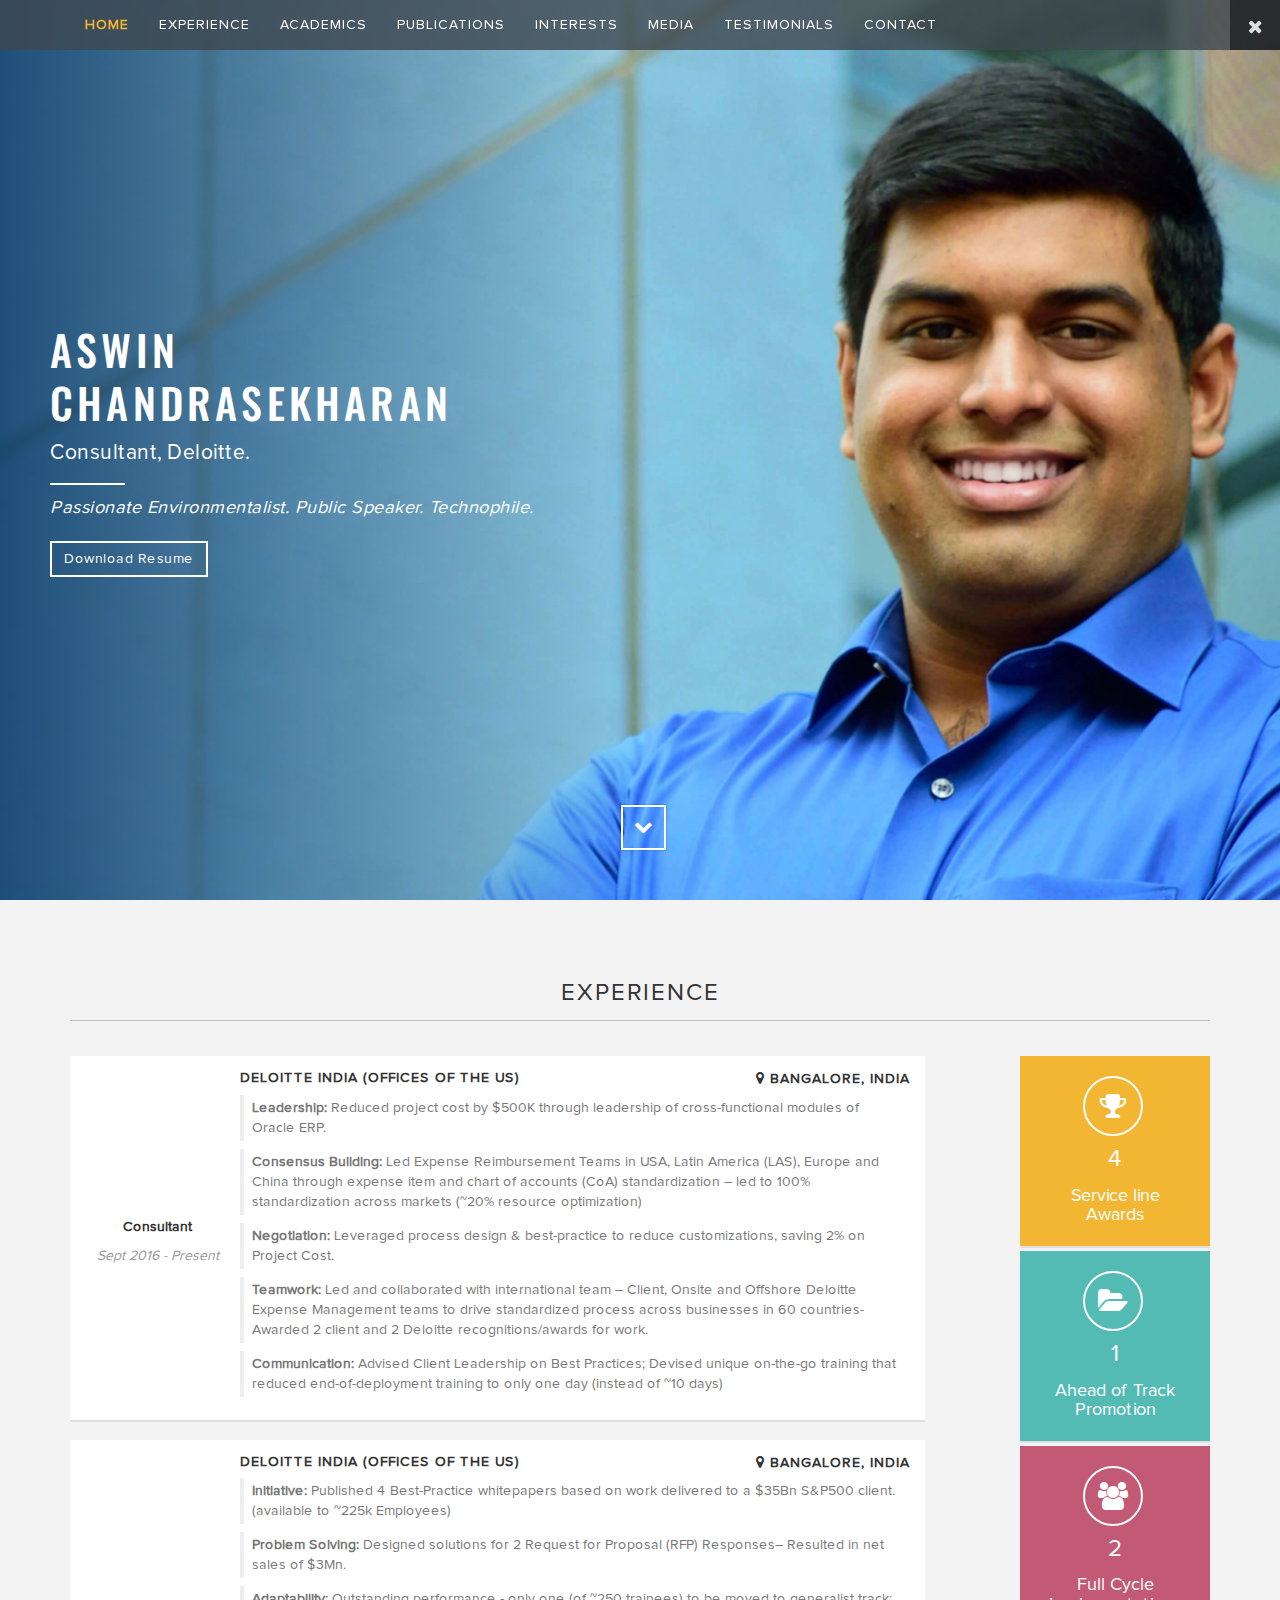
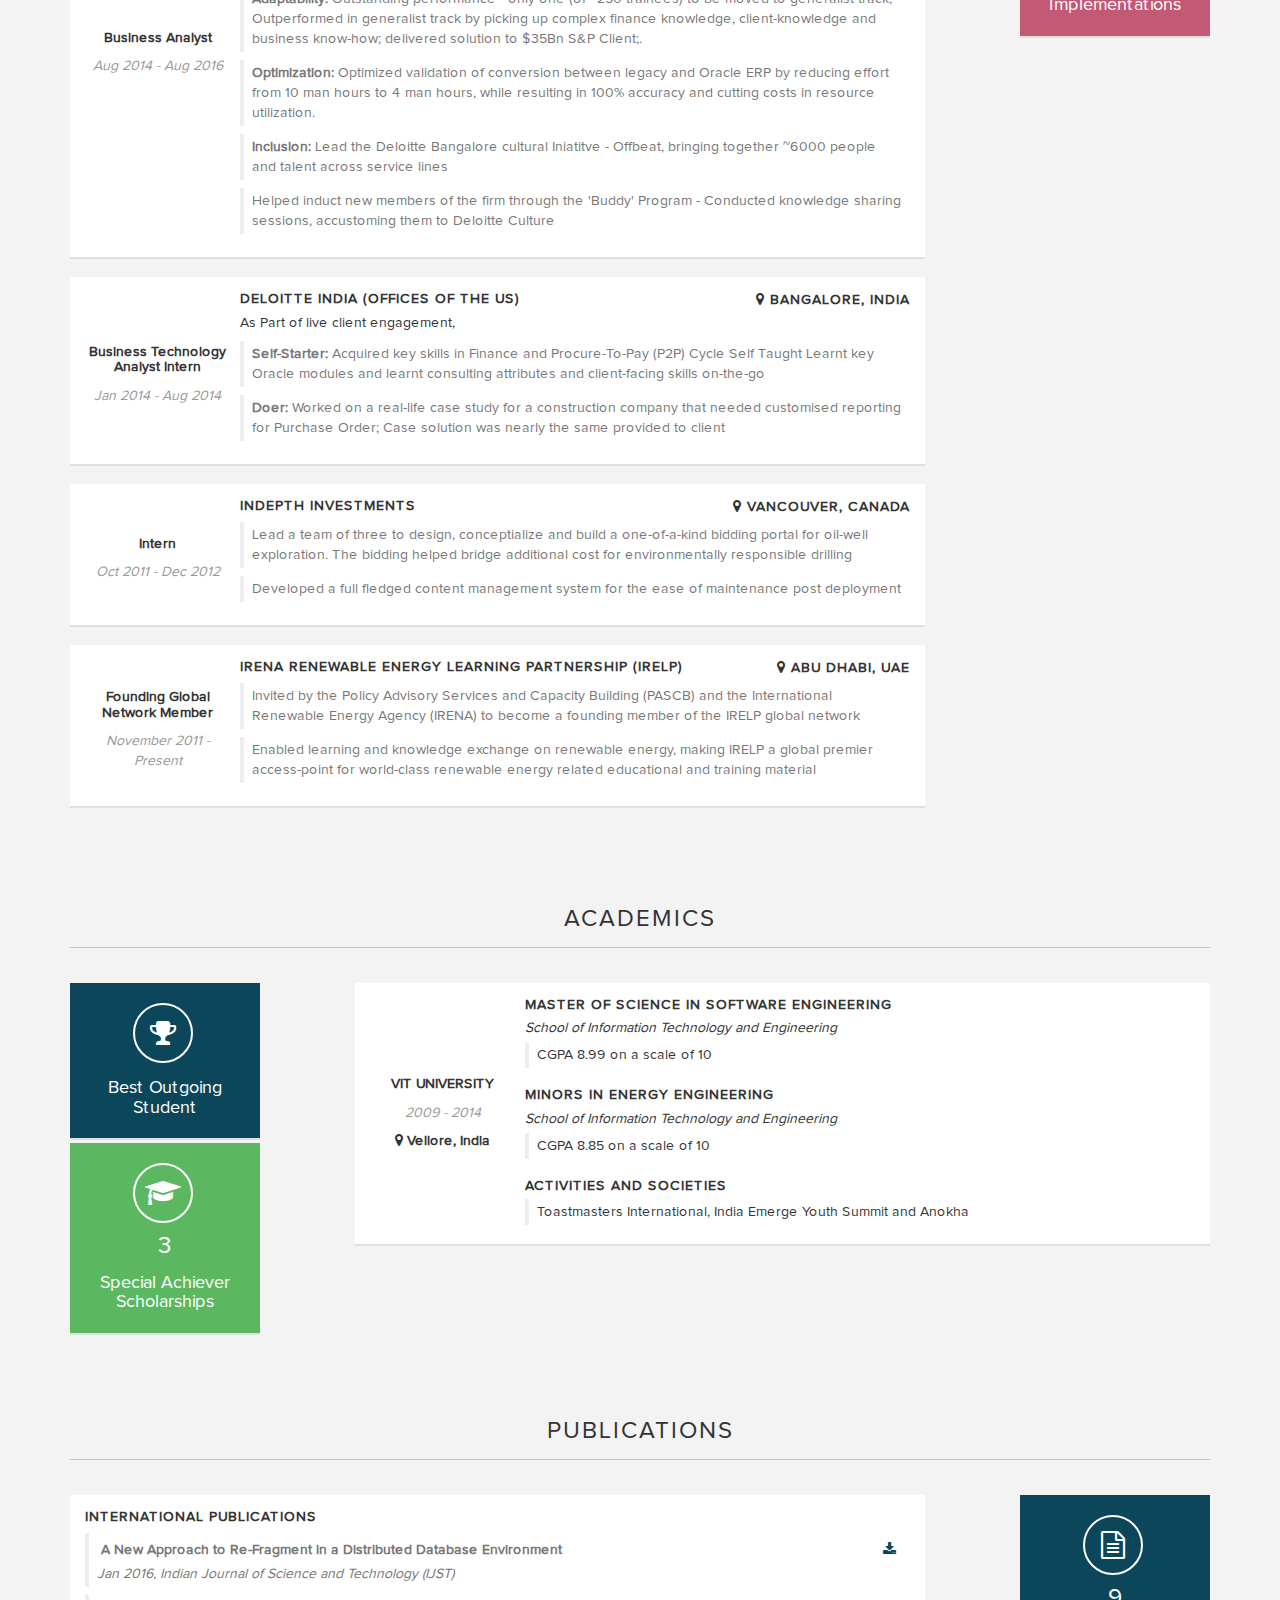
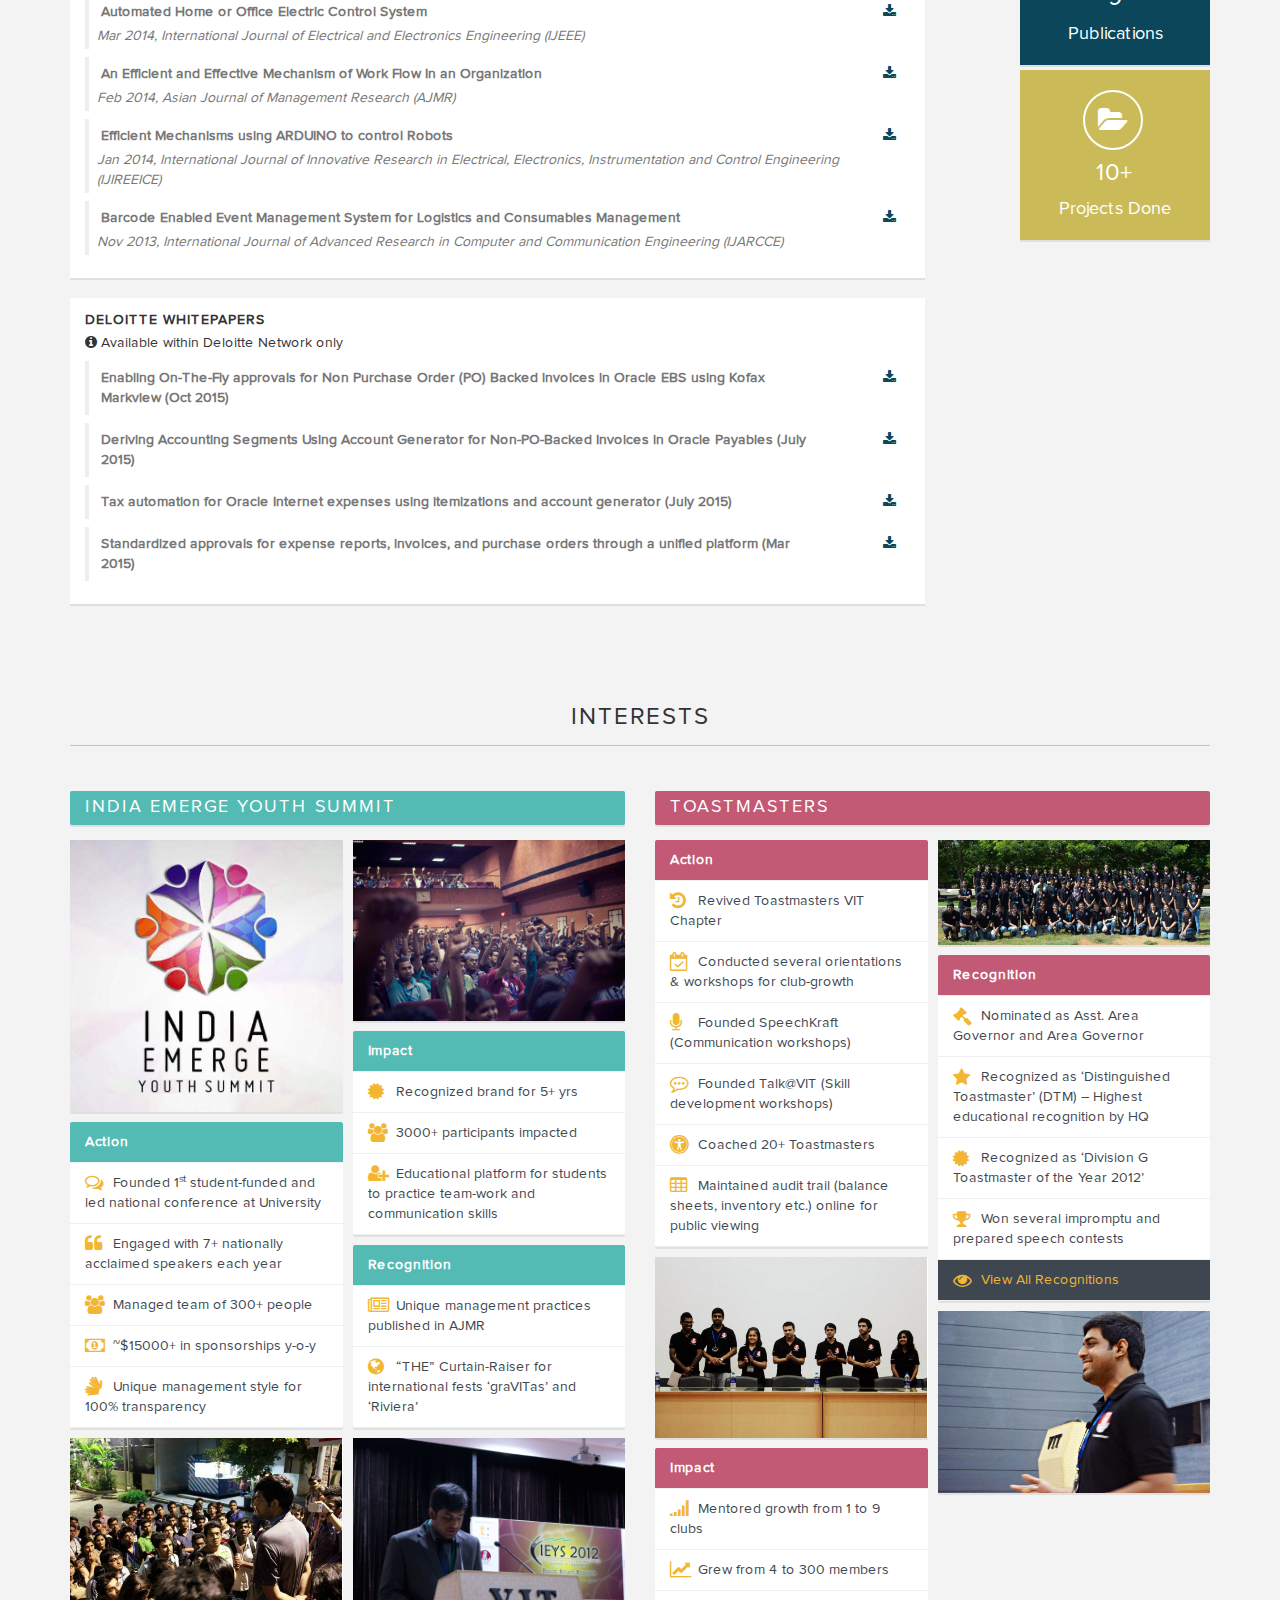
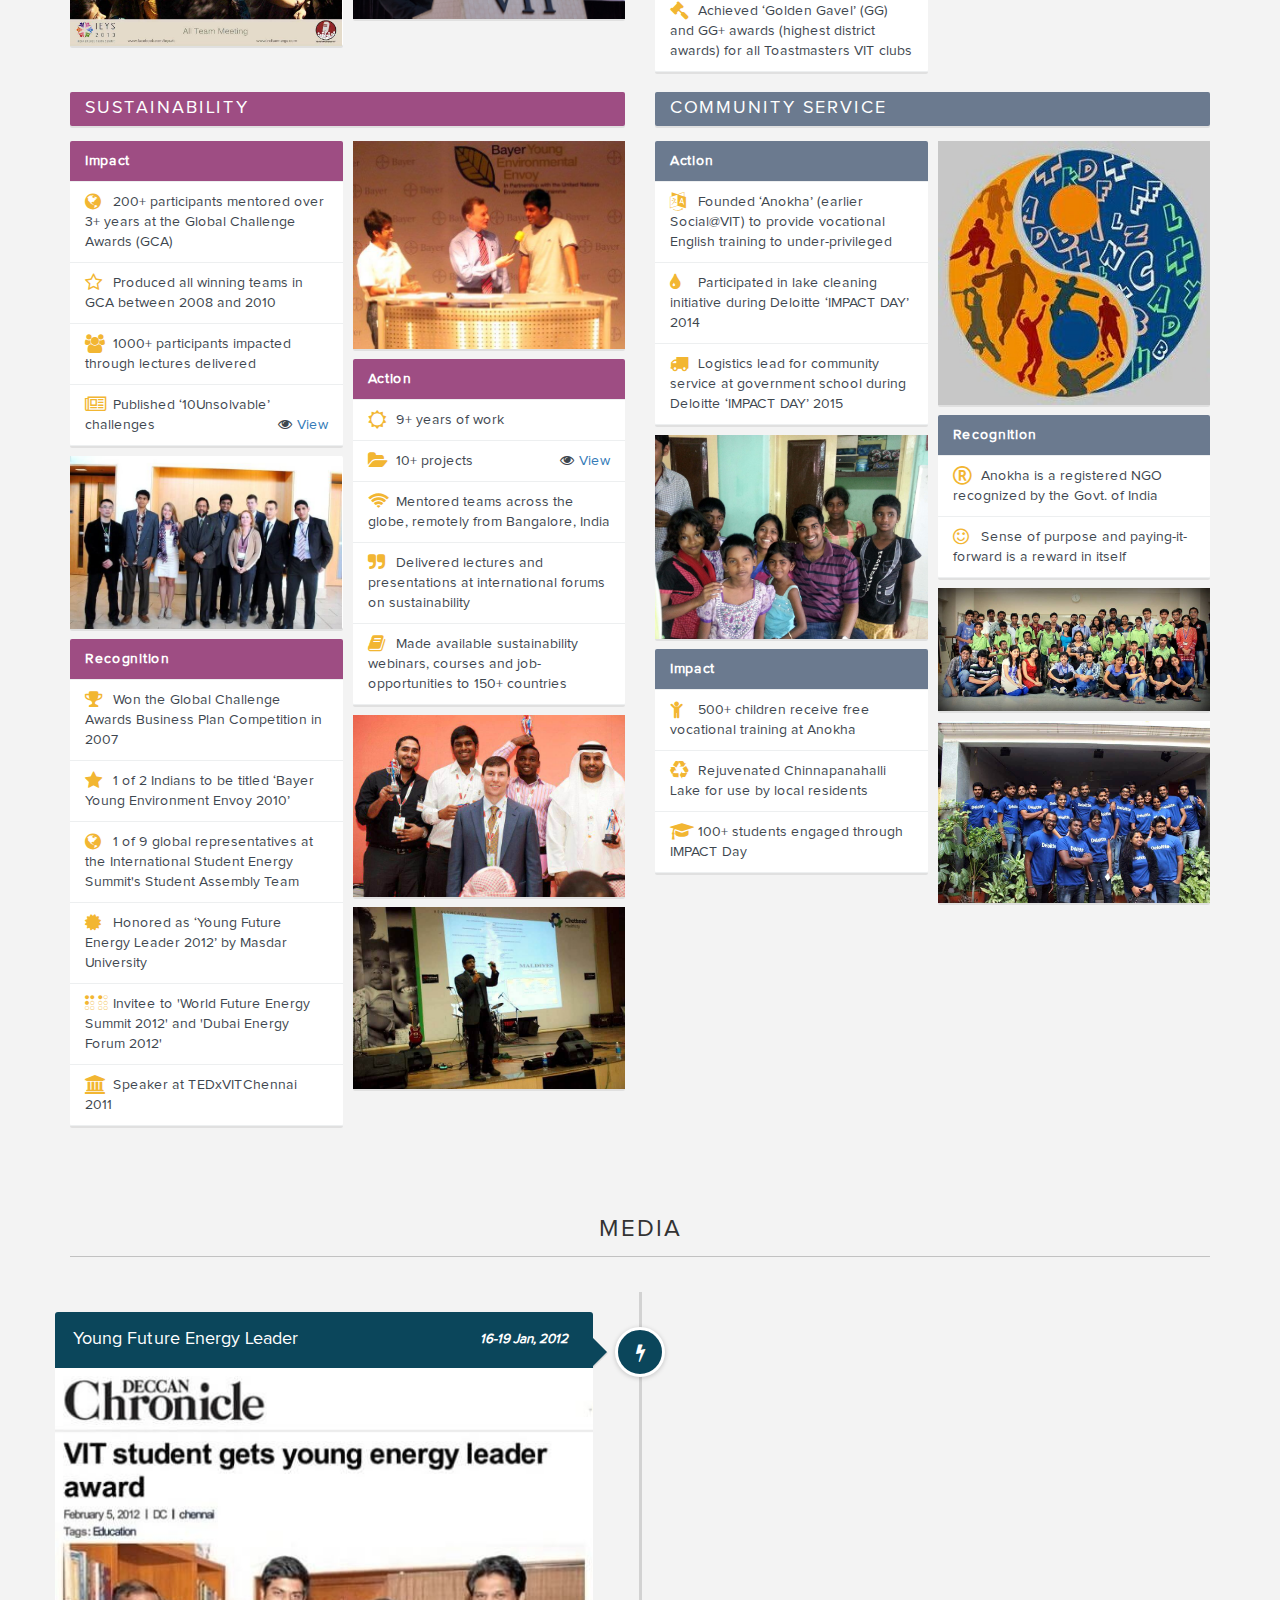
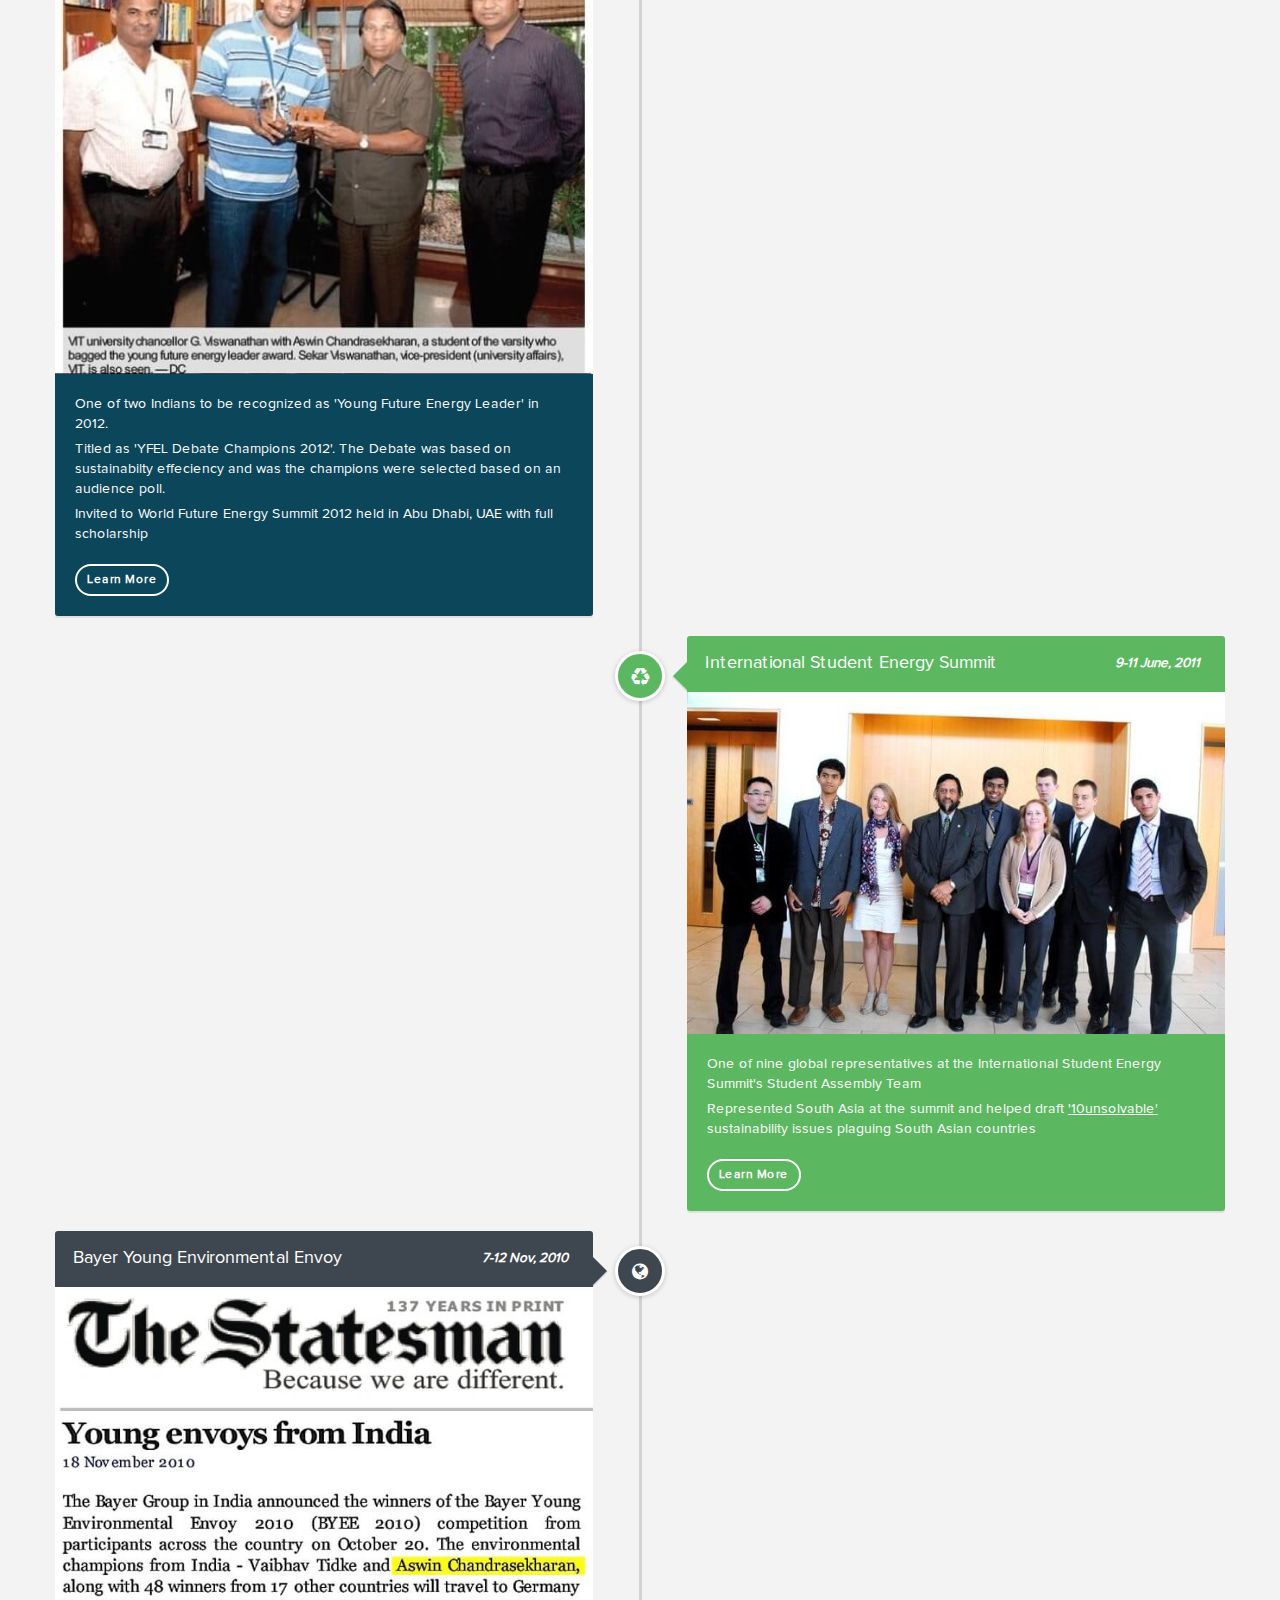
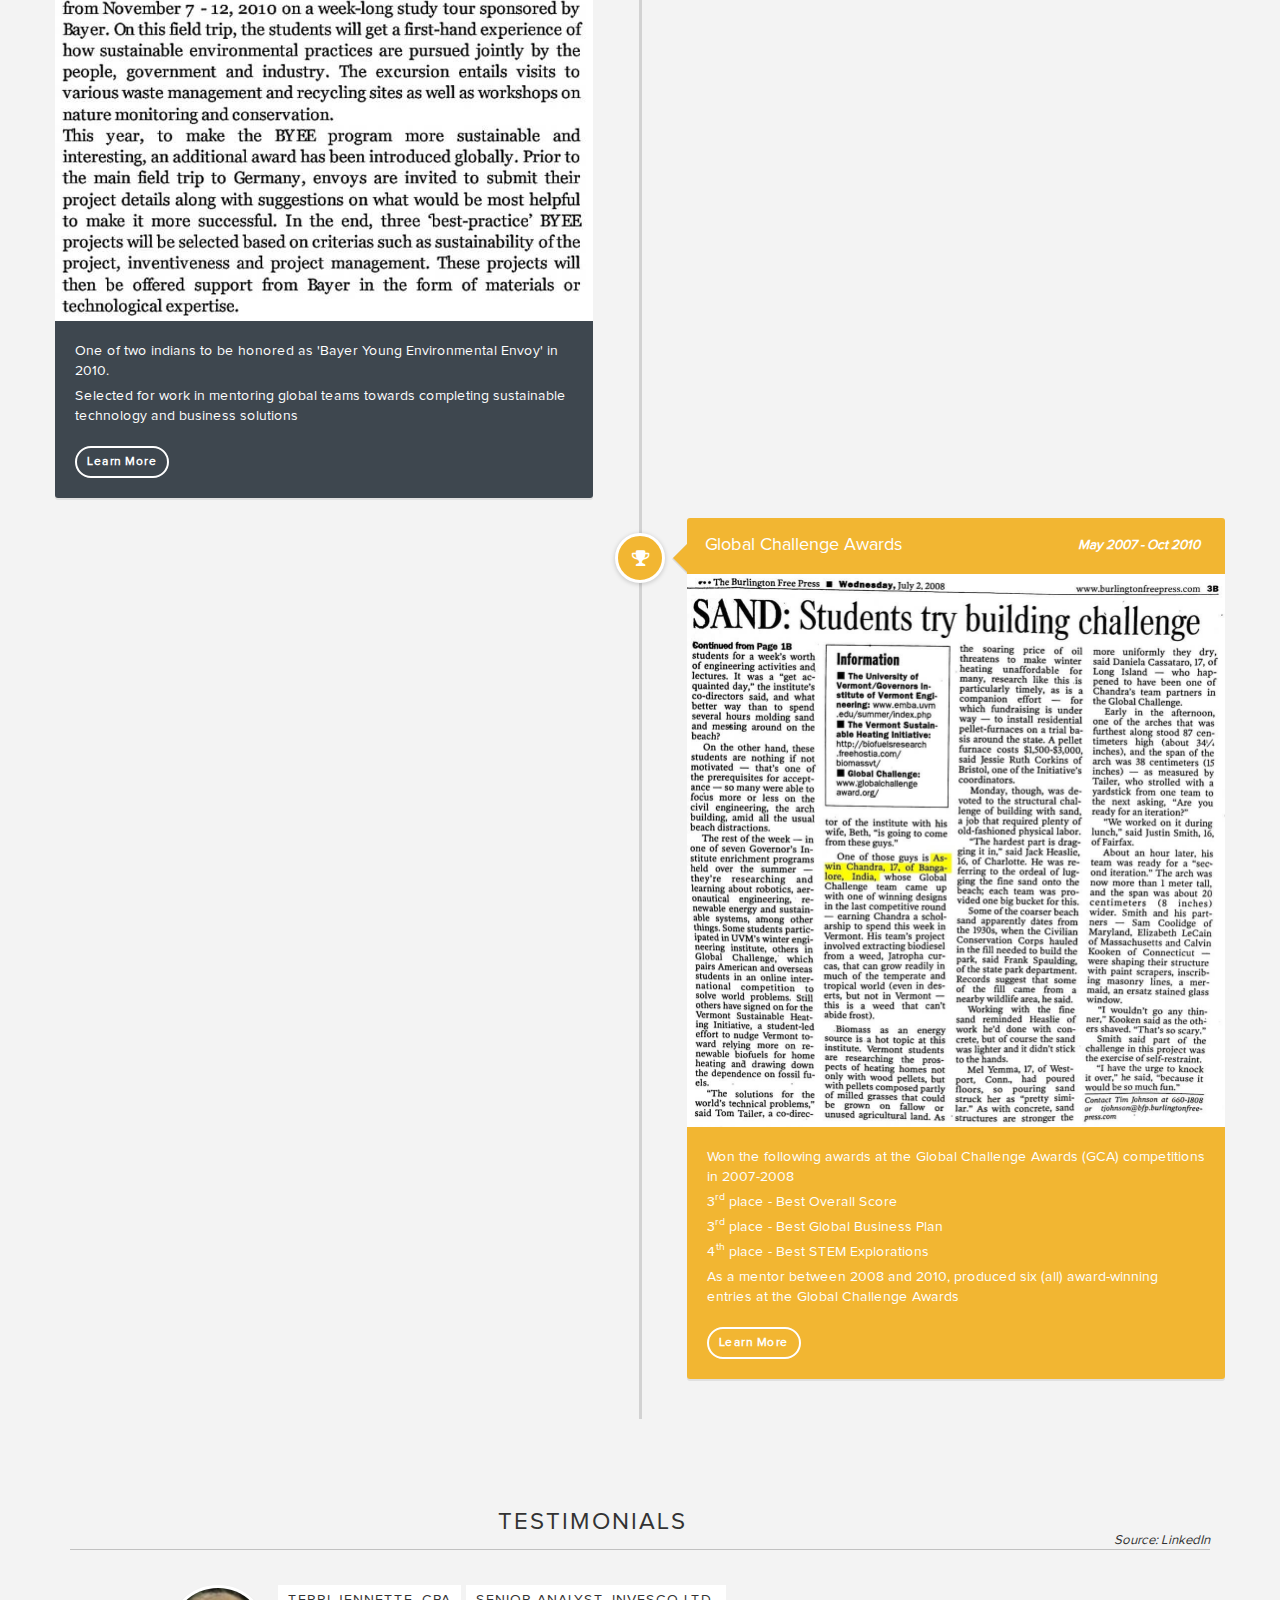
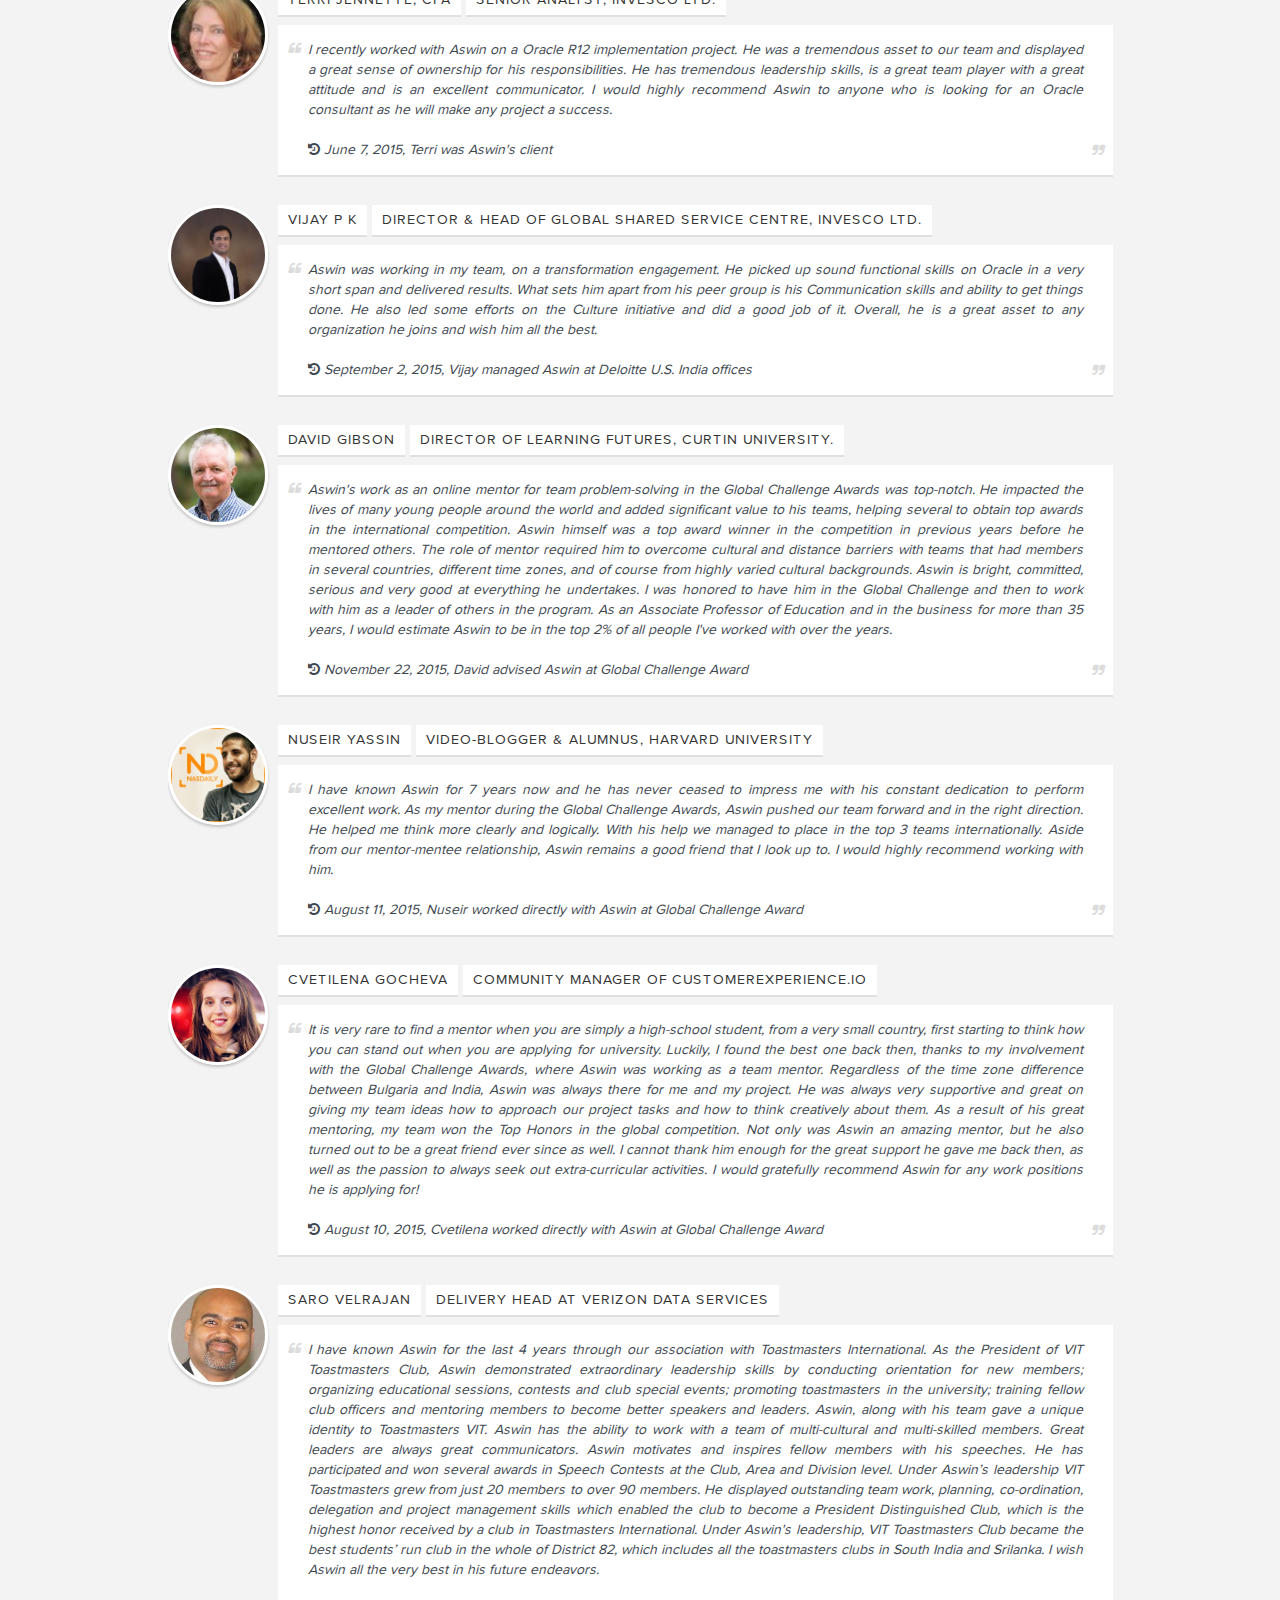
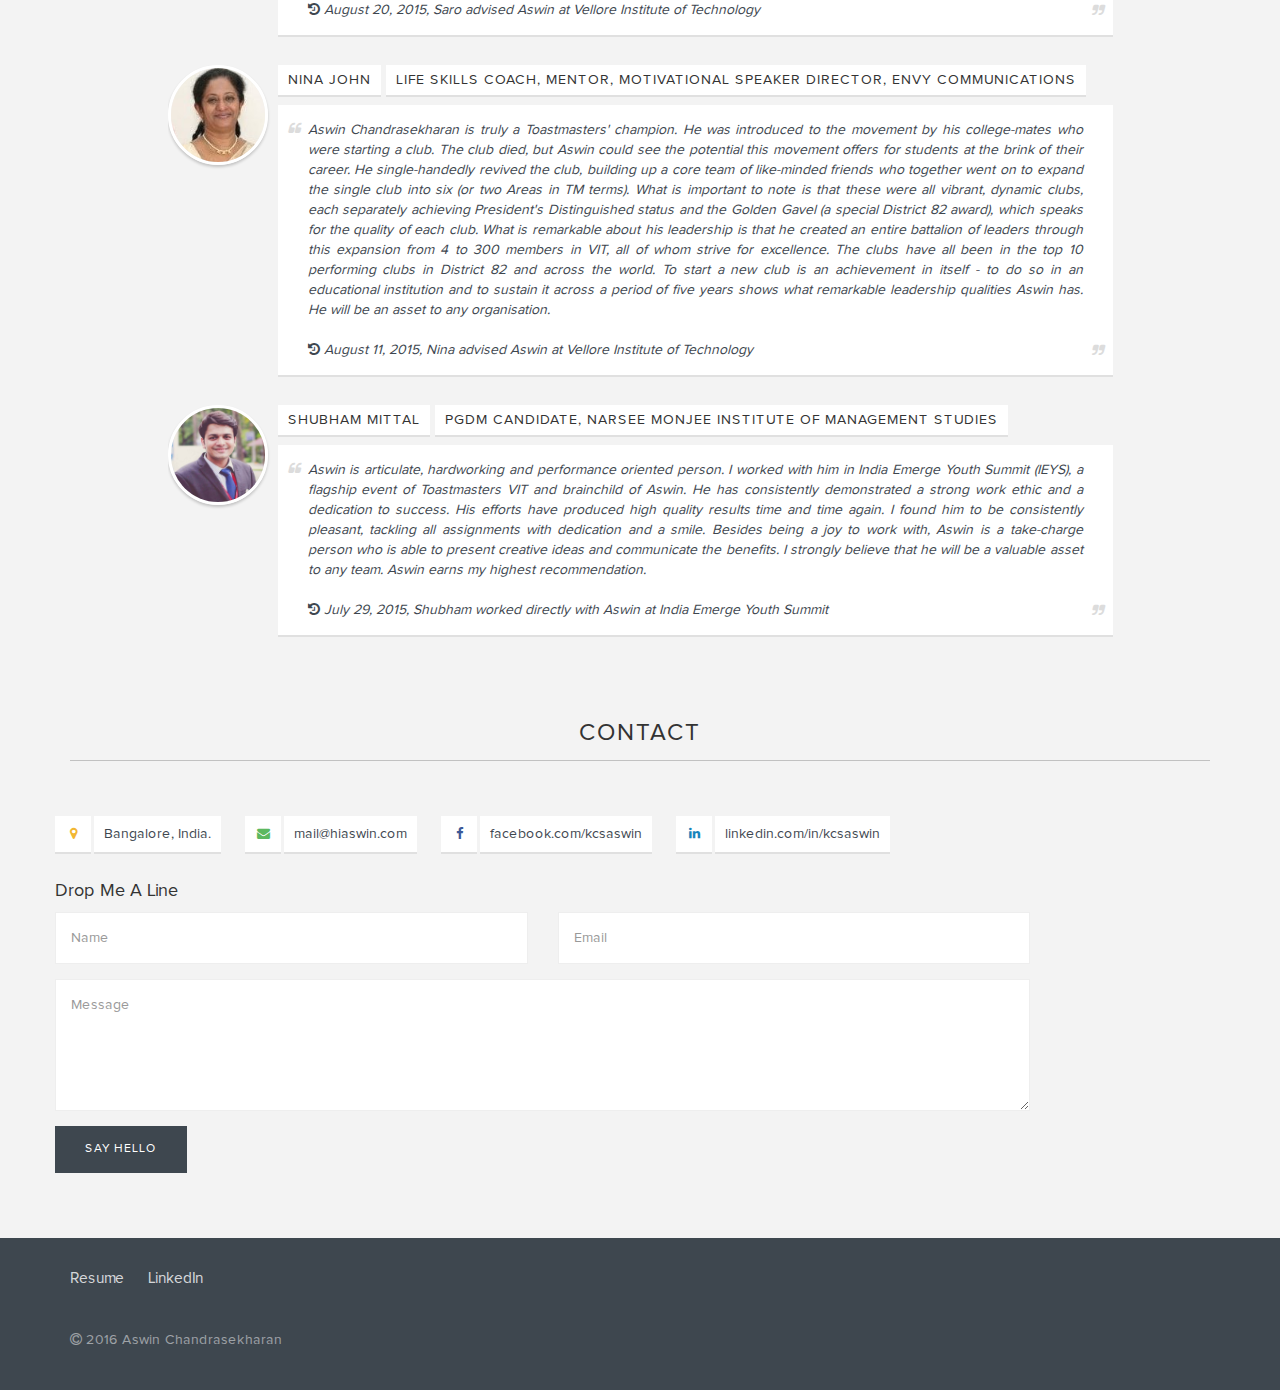
==== index.html @ fe83946e "Created Repo, added files" ====
<!--Designed and built by Aniruddha Pondhe. 
	www.anipb.com | linkedin.com/in/aniruddhapondhe-->
<!DOCTYPE html>
<html lang="en">
<head>
	<title>Aswin Chandrasekharan</title>
	<meta charset="UTF-8" />
	<meta http-equiv="X-UA-Compatible" content="IE=edge" />
	<meta name="viewport" content="width=device-width, initial-scale=1.0, minimum-scale=1.0, maximum-scale=1.0, user-scalable=no" />

	<link rel="stylesheet" type="text/css" href="css/bootstrap.min.css" />
	<link rel="stylesheet" type="text/css" href="css/scrolling-nav.css" />
	<link rel="stylesheet" type="text/css" href="css/font-awesome.min.css" />
	<link rel="stylesheet" type="text/css" href="https://fonts.googleapis.com/css?family=Oswald" />
	<!-- Custom Styleshett -->
	<link rel="stylesheet" type="text/css" href="css/style.css" />

    <!-- HTML5 Shim and Respond.js IE8 support of HTML5 elements and media queries -->
    <!-- WARNING: Respond.js doesn't work if you view the page via file:// -->
    <!--[if lt IE 9]>
        <script src="https://oss.maxcdn.com/libs/html5shiv/3.7.0/html5shiv.js"></script>
        <script src="https://oss.maxcdn.com/libs/respond.js/1.4.2/respond.min.js"></script>
    <![endif]-->
	<script>
	  (function(i,s,o,g,r,a,m){i['GoogleAnalyticsObject']=r;i[r]=i[r]||function(){
	  (i[r].q=i[r].q||[]).push(arguments)},i[r].l=1*new Date();a=s.createElement(o),
	  m=s.getElementsByTagName(o)[0];a.async=1;a.src=g;m.parentNode.insertBefore(a,m)
	  })(window,document,'script','https://www.google-analytics.com/analytics.js','ga');

	  ga('create', 'UA-85081599-1', 'auto');
	  ga('send', 'pageview');

	</script>
</head>

<body id="page-top" data-spy="scroll" data-target=".navbar-fixed-top">
    <nav class="navbar navbar-fixed-top grey-matte-bg" role="navigation">
        <div class="container">
            <div class="navbar-header page-scroll">
                <button type="button" class="navbar-toggle" data-toggle="collapse" data-target=".navbar-ex1-collapse">
                    <span class="sr-only">Toggle navigation</span>
                    <span class="icon-bar"></span>
                    <span class="icon-bar"></span>
                    <span class="icon-bar"></span>
                </button>
            </div>
            <div class="collapse navbar-collapse navbar-ex1-collapse">
                <ul class="nav navbar-nav">
                    <li class="active"><a class="page-scroll" href="#about">Home</a></li>
                    <li><a class="page-scroll" href="#experience">Experience</a></li>
                    <li><a class="page-scroll" href="#academics">Academics</a></li>
                    <li><a class="page-scroll" href="#publications">Publications</a></li>
                    <li><a class="page-scroll" href="#interests">Interests</a></li>
                    <li><a class="page-scroll" href="#media">Media</a></li>
                    <li><a class="page-scroll" href="#testimonials">Testimonials</a></li>
                    <li><a class="page-scroll" href="#contact">Contact</a></li>
                </ul>
            </div>
        </div>
    </nav>
    <div class="menu-trigger"><i class="fa fa-navicon fa-lg"></i></div>

	<section id="about" class="zero-padding-top full-width-bg vertical-middle-parent aswin-banner">
		<div class="container vertical-middle-element intro-box">
			<div class="row">
				<div class="col-md-6 intro-content">
					<h1>Aswin<br />Chandrasekharan</h1>
					<p class="designation">Consultant, Deloitte.</p>
					<h1 class="heading-line"></h1>
					<p class="keywords">Passionate Environmentalist. Public Speaker. Technophile.</p>
					<a href="content/AswinResume.pdf" class="btn download-cv" target="_blank">Download Resume</a>
					<!-- <p class="location"><i class="fa fa-map-marker fa-fw"></i>Bangalore, India</p> -->
				</div>
			</div>
		</div>
		<a class="btn-scroll-down page-scroll" href="#experience"><i class="fa fa-chevron-down fa-lg"></i></a>
	</section>

	<section id="experience">
		<div class="container">
			<h3>Experience</h3>

			<div class="row">
				<div class="col-xs-12 col-sm-12 col-md-9 section-box">
					<div class="media section-item">
						<div class="media-left media-middle year">
							<h5>Consultant</h5>
							<span>Sept 2016 - Present</span>
						</div>
						<div class="media-body box-content">
							<h5 class="media-heading">Deloitte India (Offices of the US) <span class="pull-right"><i class="fa fa-map-marker"></i> Bangalore, India</span></h5>

							<ul><li><b>Leadership:</b> Reduced project cost by $500K through leadership of cross-functional modules of Oracle ERP.</li>
								<li><b>Consensus Building:</b> Led Expense Reimbursement Teams in USA, Latin America (LAS), Europe and China through expense item and chart of accounts (CoA) standardization – led to 100% standardization across markets (~20% resource optimization)
								<li><b>Negotiation:</b> Leveraged process design & best-practice to reduce customizations, saving 2% on Project Cost.</li>
								<li><b>Teamwork:</b> Led and collaborated with international team – Client, Onsite and Offshore Deloitte Expense Management teams to drive standardized process across businesses in 60 countries- Awarded 2 client and 2 Deloitte recognitions/awards for work.</li>
								<li><b>Communication: </b> Advised Client Leadership on Best Practices; Devised unique on-the-go training that reduced end-of-deployment training to only one day (instead of ~10 days)</li> 
							</ul>
						</div>
					</div>
					<div class="media section-item">
						<div class="media-left media-middle year">
							<h5>Business Analyst</h5>
							<span>Aug 2014 - Aug 2016</span>
						</div>
						<div class="media-body box-content">
							<h5 class="media-heading">Deloitte India (Offices of the US) <span class="pull-right"><i class="fa fa-map-marker"></i> Bangalore, India</span></h5>
							<ul>
								<li><b>Initiative:</b> Published 4 Best-Practice whitepapers based on work delivered to a $35Bn S&P500 client. (available to ~225k Employees)</li>
								<li><b>Problem Solving:</b> Designed solutions for 2 Request for Proposal (RFP) Responses– Resulted in net sales of $3Mn.</li>
								<li><b>Adaptability:</b> Outstanding performance - only one (of ~250 trainees) to be moved to generalist track; Outperformed in generalist track by picking up complex finance knowledge, client-knowledge and business know-how; delivered solution to $35Bn S&P Client;.</li>
								<li><b>Optimization:</b> Optimized validation of conversion between legacy and Oracle ERP by reducing effort from 10 man hours to 4 man hours, while resulting in 100% accuracy and cutting costs in resource utilization.</li>
								<li><b>Inclusion:</b> Lead the Deloitte Bangalore cultural Iniatitve - Offbeat, bringing together ~6000 people and talent across service lines</li>
								<li>Helped induct new members of the firm through the 'Buddy' Program - Conducted knowledge sharing sessions, accustoming them to Deloitte Culture</li>
							</ul>
						</div>
					</div>
					<div class="media section-item">
						<div class="media-left media-middle year">
							<h5>Business Technology Analyst Intern</h5>
							<span>Jan 2014 - Aug 2014</span>
						</div>
						<div class="media-body box-content">
							<h5 class="media-heading">Deloitte India (Offices of the US) <span class="pull-right"><i class="fa fa-map-marker"></i> Bangalore, India</span></h5>
							<p>As Part of live client engagement,</p>
							<ul>
								<li><b>Self-Starter: </b>Acquired key skills in Finance and Procure-To-Pay (P2P) Cycle
								Self Taught Learnt key Oracle modules and learnt consulting attributes and client-facing skills on-the-go</li>
								<li><b>Doer:</b> Worked on a real-life case study for a construction company that needed customised reporting for Purchase Order; Case solution was nearly the same provided to client</li>
							</ul>
						</div>
					</div>
					<div class="media section-item">
						<div class="media-left media-middle year">
							<h5>Intern</h5>
							<span>Oct 2011 - Dec 2012</span>
						</div>
						<div class="media-body box-content">
							<h5 class="media-heading">Indepth Investments <span class="pull-right"><i class="fa fa-map-marker"></i> Vancouver, Canada</span></h5>
							<ul>
								<li>Lead a team of three to design, conceptialize and build a one-of-a-kind bidding portal for oil-well exploration. The bidding helped bridge additional cost for environmentally responsible drilling</li>
								<li>Developed a full fledged content management system for the ease of maintenance post deployment</li>
							</ul>
						</div>
					</div>
					<div class="media section-item">
						<div class="media-left media-middle year">
							<h5>Founding Global Network Member</h5>
							<span>November 2011 - Present</span>
						</div>
						<div class="media-body box-content">
							<h5 class="media-heading">IRENA Renewable Energy Learning Partnership (IRELP) <span class="pull-right"><i class="fa fa-map-marker"></i> Abu Dhabi, UAE</span></h5>
							<ul>
								<li>Invited by the Policy Advisory Services and Capacity Building (PASCB) and the International Renewable Energy Agency (IRENA) to become a founding member of the IRELP global network</li>
								<li>Enabled learning and knowledge exchange on renewable energy, making IRELP a global premier access-point for world-class renewable energy related educational and training material</li>
							</ul>
						</div>
					</div>
				</div>

				<div class="col-xs-12 col-sm-12 col-md-2 col-md-offset-1 section-summary">
					<div class="middle-content">						
						<div class="fact-box soft-yellow-bg">
							<span class="fa-stack fa-2x">
								<i class="fa fa-trophy fa-stack-1x"></i>
							</span>
							<p data-to="4" data-append="">4</p>
							<h4>Service line Awards</h4>
						</div>						
						<div class="fact-box cyan-matte-bg">
							<span class="fa-stack fa-2x">
								<i class="fa fa-folder-open fa-stack-1x"></i>
							</span>
							<p data-to="1" data-append="">1</p>
							<h4>Ahead of Track Promotion</h4>
						</div>						
						<div class="fact-box soft-pink-bg">
							<span class="fa-stack fa-2x">
								<i class="fa fa-users fa-stack-1x"></i>
							</span>
							<p data-to="2" data-append="">2</p>
							<h4>Full Cycle Implementations</h4>
						</div>
					</div>					
				</div>

			</div><!--row-->
		</div>
	</section>

	<section id="academics">
		<div class="container">
			<h3>Academics</h3>

			<div class="row">
				<div class="col-xs-12 col-sm-12 col-md-2 section-summary">
					<div class="middle-content">
						<div class="fact-box steel-blue-bg">
							<span class="fa-stack fa-2x">
								<i class="fa fa-trophy fa-stack-1x"></i>
							</span>
							<h4>Best Outgoing Student</h4>
						</div>
						<div class="fact-box soft-green-bg">
							<span class="fa-stack fa-2x">
								<i class="fa fa-mortar-board fa-stack-1x"></i>
							</span>
							<p data-to="3" data-append="">3</p>
							<h4>Special Achiever Scholarships</h4>
						</div>
					</div>
				</div>
				<div class="col-xs-12 col-sm-12 col-md-9 col-md-offset-1 section-box">
					<div class="media section-item">
						<div class="media-left media-middle year">
							<h5>VIT UNIVERSITY</h5>
							<span>2009 - 2014</span>
							<h5 class="vellore-location"><i class="fa fa-map-marker"></i> Vellore, India</h5>
						</div>
						<div class="media-body box-content">
							<h5 class="media-heading">Master of Science in Software Engineering</h5>
							<p><i>School of Information Technology and Engineering</i></p>
							<blockquote>CGPA 8.99 on a scale of 10</blockquote>
							<h5 class="media-heading">Minors in Energy Engineering</h5>
							<p><i>School of Information Technology and Engineering</i></p>							
							<blockquote>CGPA 8.85 on a scale of 10</blockquote>
							<h5 class="media-heading">Activities and Societies</h5>
							<blockquote>Toastmasters International, India Emerge Youth Summit and Anokha</blockquote>
						</div>
					</div>
				</div>

			</div><!--row-->
		</div>
	</section>

	<section id="publications">
		<div class="container">
			<h3>Publications</h3>

			<div class="row">
				<div class="col-xs-12 col-sm-12 col-md-9 section-box">
					<div class="media section-item">
						<div class="media-body box-content">
							<h5 class="media-heading">International Publications</h5>
							<ul class="publications-list">
								<li><span>A New Approach to Re-Fragment in a Distributed Database Environment</span>
									<a href="http://www.indjst.org/index.php/indjst/article/view/59963/66981" target="_blank" class="pull-right"><i class="fa fa-download fa-fw"></i></a>
									<br /><i>Jan 2016, Indian Journal of Science and Technology (IJST)</i>
								</li>
								<li><span>Automated Home or Office Electric Control System</span>
									<a href="content/AutoHomeOfficePpr.pdf" target="_blank" class="pull-right"><i class="fa fa-download fa-fw"></i></a>
									<br /><i>Mar 2014, International Journal of Electrical and Electronics Engineering (IJEEE)</i>
								</li>
								<li><span>An Efficient and Effective Mechanism of Work Flow In an Organization</span>
									<a href="http://www.ipublishing.co.in/ajmrvol1no1//volfour/EIJMRS4038.pdf" target="_blank" class="pull-right"><i class="fa fa-download fa-fw"></i></a>
									<br /><i>Feb 2014, Asian Journal of Management Research (AJMR)</i>
								</li>
								<li><span>Efficient Mechanisms using ARDUINO to control Robots</span>
									<a href="http://www.ijireeice.com/upload/2014/january/IJIREEICE2B__S_karthik_efficient_mechanisms.pdf" target="_blank" class="pull-right"><i class="fa fa-download fa-fw"></i></a>
									<br /><i>Jan 2014, International Journal of Innovative Research in Electrical, Electronics, Instrumentation and Control Engineering (IJIREEICE)</i>
								</li>
								<li><span>Barcode Enabled Event Management System for Logistics and Consumables Management</span>
									<a href="http://www.ijarcce.com/upload/2013/november/23-_H_-Aswin-BARCODE_ENABLED.pdf" target="_blank" class="pull-right"><i class="fa fa-download fa-fw"></i></a>
									<br /><i>Nov 2013, International Journal of Advanced Research in Computer and Communication Engineering (IJARCCE)</i>
								</li>
							</ul>
						</div>
					</div>
					<div class="media section-item">
						<div class="media-body box-content">
							<h5 class="media-heading">DELOITTE WHITEPAPERS</h5>
							<p><i class="fa fa-info-circle"></i> Available within Deloitte Network only</p>
							<ul class="publications-list">
								<li><span>Enabling On-The-Fly approvals for Non Purchase Order (PO) Backed invoices in Oracle EBS using Kofax Markview (Oct 2015)</span><a href="https://www.km.deloitteresources.com/sites/live/consulting/KAM%20Documents/All%20Consulting/KMIP-2822740/Enabling%20on%20the%20fly%20Approvals.docx" target="_blank" class="pull-right"><i class="fa fa-download fa-fw"></i></a></li>
								<li><span>Deriving Accounting Segments Using Account Generator for Non-PO-Backed Invoices in Oracle Payables (July 2015)</span><a href="https://www.km.deloitteresources.com/sites/live/consulting/KAM%20Documents/All%20Consulting/KMIP-2655465/Account%20Generator%20Whitepaper%20DCS%20US%20Compliant%20DOC1300375.docx" target="_blank" class="pull-right"><i class="fa fa-download fa-fw"></i></a></li>
								<li><span>Tax automation for Oracle Internet expenses using itemizations and account generator (July 2015)</span><a href="https://www.km.deloitteresources.com/sites/live/consulting/KAM%20Documents/All%20Consulting/KMIP-2655520/Tax%20Automation%20in%20Oracle%20Expense%20Report%20using%20Itemizations%20and%20Account%20G.docx" target="_blank" class="pull-right"><i class="fa fa-download fa-fw"></i></a></li>
								<li><span>Standardized approvals for expense reports, invoices, and purchase orders through a unified platform (Mar 2015)</span><a href="https://www.km.deloitteresources.com/sites/live/consulting/KAM%20Documents/All%20Consulting/KMIP-2313650/Standardized%20Approvals%20using%20unified%20approach%20PC%20DOC1228466.docx" target="_blank" class="pull-right"><i class="fa fa-download fa-fw"></i></a></li>
							</ul>
						</div>
					</div>
				</div>
				<div class="col-xs-12 col-sm-12 col-md-2 col-md-offset-1 section-summary">
					<div class="middle-content">
						<div class="fact-box steel-blue-bg">
							<span class="fa-stack fa-2x">
								<i class="fa fa-file-text-o fa-stack-1x"></i>
							</span>
							<p data-to="9" data-append="+">9</p>
							<h4>Publications</h4>
						</div>
						<div class="fact-box khaki-bg">
							<span class="fa-stack fa-2x">
								<i class="fa fa-folder-open fa-stack-1x"></i>
							</span>
							<p data-to="10" data-append="">10+</p>
							<h4>Projects Done</h4>
						</div>
					</div>
				</div>
			</div>
		</div>
	</section>

	<section id="interests">
		<div class="modal fade" id="tmirecog" tabindex="-1" role="dialog" aria-labelledby="tmirecogLabel">
			<div class="modal-dialog modal-lg" role="document">
				<div class="modal-content">
					<div class="modal-header">
						<button type="button" class="close" data-dismiss="modal" aria-label="Close"><span aria-hidden="true"><i class="fa fa-close"></i></span></button>
						<h4 class="modal-title" id="tmirecogLabel">Toastmasters Recognitions</h4>
					</div>
					<div class="modal-body">
						<div class="row">
							<div class="col-xs-12 col-sm-12 col-md-12">
								<div class="table-responsive">
								<table class="table table-striped table-bordered table-condensed">
									<thead>
									<tr class="steel-blue-bg white-txt">
										<td colspan="2">Responsibilities</td>
									</tr>
									</thead>
									<tbody>
									<tr>
										<td>Sponsor - Trichy Toastmasters Clubs</td>
										<td>Jan 2014 to Present</td>
									</tr>
									<tr>
										<td>Area Governor – Area 3, Division G, District 82, Toastmasters International</td>
										<td>Jan 2013 to Present</td>
									</tr>
									<tr>
										<td>Asst Area Governor – Area 2, Div G, Dist 82, Toastmasters International</td>
										<td>June 2012 to Jan 2013</td>
									</tr>
									<tr>
										<td>Immediate Past President – Terra VIT Toastmasters</td>
										<td>Jul 2012 to Dec 2012</td>
									</tr>
									<tr>
										<td>President - Toastmasters International VIT Chapter</td>
										<td>Jan 2012 to June 2012</td>
									</tr>
									<tr>
										<td>Treasurer - Toastmasters International VIT Chapter</td>
										<td>Jul 2012 to Dec 2012</td>
									</tr>
									<tr>
										<td>Mentor and Sponsor – Agua VIT Toastmasters</td>
										<td>Jul 2013 to present</td>
									</tr>
									<tr>
										<td>Mentor and Sponsor – Fogo VIT Toastmasters</td>
										<td>Jul 2013 to present</td>
									</tr>
									<tr>
										<td>Mentor and Sponsor – Brisa VIT Toastmasters</td>
										<td>Aug 2012 to present</td>
									</tr>
									<tr>
										<td>Mentor and Sponsor – Clima VIT Toastmasters</td>
										<td>Aug 2012 to present</td>
									</tr>
									</tbody>
								</table>
								</div>
							</div>
						</div>
						<div class="row">
							<div class="col-xs-12 col-sm-12 col-md-12">
								<div class="table-responsive">
								<table class="table table-striped table-bordered table-condensed">
									<thead>
										<tr class="steel-blue-bg white-txt">
											<td colspan="2">Educational Recognitions</td>
										</tr>
									</thead>
									<tbody>
									<tr>
										<td>Distinguished Toastmaster</td><td>Jul 2014</td>
									</tr>
									<tr>
										<td>Advanced Leader Silver</td><td>Jul 2014</td>
									</tr>
									<tr>
										<td>Advanced Communicator Gold</td><td>Apr 2014</td>
									</tr>
									<tr>
										<td>Advanced Communicator Silver</td><td>Jun 2013</td>
									</tr>
									<tr>
										<td>Competent Leader (x2)</td><td>May 2013 and Nov 2011</td>
									</tr>
									<tr>
										<td>Leadership Excellence (x5)</td><td>Mar - May 2013</td>
									</tr>
									<tr>
										<td>Advanced Communicator Bronze</td><td>Jan 2013</td>
									</tr>
									<tr>
										<td>Advanced Leader Bronze</td><td>Jul 2012</td>
									</tr>
									<tr>
										<td>Competent Communicator</td><td>Mar 2012</td>
									</tr>
									</tbody>
								</table>
								</div>
							</div>
						</div>
						<div class="row">
							<div class="col-xs-12 col-sm-12 col-md-12">
								<div class="table-responsive">
								<table class="table table-striped table-bordered table-condensed">
									<thead>
										<tr class="steel-blue-bg white-txt">
											<td colspan="2">Awards</td>
										</tr>
									</thead>
									<tbody>
										<tr>
											<td>Division G Toastmaster of the Year</td><td>2012</td>
										</tr>
										<tr>
											<td>Star Performer, Division G, District 82</td><td>2011 - 2012</td>
										</tr>
									</tbody>
								</table>
								</div>
							</div>
						</div>
						<div class="row">
							<div class="col-xs-12 col-sm-12 col-md-12">
								<div class="table-responsive">
								<table class="table table-striped table-bordered table-condensed">
									<thead>
										<tr class="steel-blue-bg white-txt">
											<td colspan="2">Contests</td>
										</tr>
									</thead>
									<tbody>
										<tr>
											<td>International Speech Contest – 1st Place, Terra VIT Toastmasters</td><td>2013</td>
										</tr>
										<tr>
											<td>Table Topics Contest – 1st Place, Terra VIT Toastmasters</td><td>2013</td>
										</tr>
										<tr>
											<td>Table Topics Contest – 1st Place, Area 3, Div G</td><td>2012</td>
										</tr>
										<tr>
											<td>International Speech Contest – 1st Place, Toastmasters International VIT Chapter</td><td>2012</td>
										</tr>
										<tr>
											<td>Table Topics – 2nd Place, Toastmasters International VIT Chapter</td><td>2012</td>
										</tr>
									</tbody>
								</table>
								</div>
							</div>
						</div>
					</div>
					<div class="modal-footer">
						<button type="button" class="btn btn-default" data-dismiss="modal">Close</button>
					</div>
				</div>
			</div>
		</div>
		<div class="modal fade" id="sustainProj" tabindex="-1" role="dialog" aria-labelledby="sustainProjLabel">
			<div class="modal-dialog modal-lg" role="document">
				<div class="modal-content">
					<div class="modal-header">
						<button type="button" class="close" data-dismiss="modal" aria-label="Close"><span aria-hidden="true"><i class="fa fa-close"></i></span></button>
						<h4 class="modal-title" id="sustainProjLabel">Projects</h4>
					</div>
					<div class="modal-body">
						<div class="panel panel-primary">
						  <div class="panel-heading">List of Projects</div>
						  <div class="table-responsive">
						  <table class="table table-striped">
						  	<thead>
						  		<tr>
						  			<th>Project Title</th>
						  			<th>Award</th>
						  			<th>Year</th>
						  			<th>Role</th>
						  			<th>Category</th>
						  		</tr>
						  	</thead>
						  	<tbody>
						  		<tr>
						  			<td>Go wild against Climate Change</td>
						  			<td>Top Honors - Best GCA-350 Project</td>
						  			<td>2010</td>
						  			<td>Mentor</td>
						  			<td>Business Plan</td>
						  		</tr>
						  		<tr>
						  			<td>Dye Sensitized Solar Cells</td>
						  			<td>Top Honors - Best Global Business Plan</td>
						  			<td>2010</td>
						  			<td>Mentor</td>
						  			<td>Business Plan</td>
						  		</tr>
						  		<tr>
						  			<td>Change4Life</td>
						  			<td>Top Honors - Best GCA-350 Project</td>
						  			<td>2010</td>
						  			<td>Mentor</td>
						  			<td>B-Campaign</td>
						  		</tr>
						  		<tr>
						  			<td>VIVACE</td>
						  			<td>Top Honors - Best Global Business plan 	</td>
						  			<td>2010</td>
						  			<td>Mentor</td>
						  			<td>Business Plan</td>
						  		</tr>
						  		<tr>
						  			<td>ElektroHydroGenation</td>
						  			<td>2nd Place - Best Overall Score</td>
						  			<td>2009</td>
						  			<td>Mentor</td>
						  			<td>Business Plan</td>
						  		</tr>
						  		<tr>
						  			<td>Greenovation</td>
						  			<td>1st Place - Best Technical Innovation Plan</td>
						  			<td>2009</td>
						  			<td>Mentor</td>
						  			<td>Business Plan</td>
						  		</tr>
						  		<tr>
						  			<td>Fuel for Thought</td>
						  			<td>3rd Place - Best Global Business Plan
						  				<br />3rd Place - Best Overall Score
						  				<br />4th Place - Best STEM Explorations</td>
						  			<td>2008</td>
						  			<td>Participant</td>
						  			<td>Business Plan</td>
						  		</tr>
						  	</tbody>
						</table>
						</div>
						</div>
					</div>
					<div class="modal-footer">
						<button type="button" class="btn btn-default" data-dismiss="modal">Close</button>
					</div>
				</div>
			</div>
		</div>

		<div class="container">
			<h3>Interests</h3>

			<div class="row">
				<div class="col-xs-12 col-sm-12 col-md-6 card-deck">
					<div class="title cyan-matte-bg">
						<h4>India Emerge Youth Summit</h4>
					</div>
					<div class="column">
						<div class="card img">
							<img src="images/interests/ieys/ieys_1.jpg" class="img-responsive" alt="IEYS_1" />
						</div>
						<div class="card info">
							<ul class="list-group">
								<li class="list-group-item info-type cyan-matte-bg">Action</li>
								<li class="list-group-item">
									<i class="fa fa-comments-o fa-lg fa-fw"></i>
									<span>Founded 1<sup>st</sup> student-funded and led national conference at University</span>
								</li>
								<li class="list-group-item">
									<i class="fa fa-quote-left fa-lg fa-fw"></i>
									<span>Engaged with 7+ nationally acclaimed speakers each year</span>
								</li>
								<li class="list-group-item">
									<i class="fa fa-group fa-lg fa-fw"></i>
									<span>Managed team of 300+ people</span>
								</li>
								<li class="list-group-item">
									<i class="fa fa-money fa-lg fa-fw"></i>
									<span>~$15000+ in sponsorships y-o-y</span>
								</li>
								<li class="list-group-item">
									<i class="fa fa-sign-language fa-lg fa-fw"></i>
									<span>Unique management style for 100% transparency</span>
								</li>
							</ul>
						</div>
						<div class="card img">
							<img src="images/interests/ieys/ieys_2.jpg" class="img-responsive" alt="IEYS_2" />
						</div>
					</div>
					<div class="column">
						<div class="card img">
							<img src="images/interests/ieys/ieys_4.jpg" class="img-responsive" alt="IEYS_4" />
						</div>
						<div class="card info">
							<ul class="list-group">
								<li class="list-group-item info-type cyan-matte-bg">Impact</li>
								<li class="list-group-item">
									<i class="fa fa-certificate fa-lg fa-fw"></i>
									<span>Recognized brand for 5+ yrs </span>
								</li>
								<li class="list-group-item">
									<i class="fa fa-group fa-lg fa-fw"></i>
									<span>3000+ participants impacted</span>
								</li>
								<li class="list-group-item">
									<i class="fa fa-user-plus fa-lg fa-fw"></i>
									<span>Educational platform for students to practice team-work and communication skills</span>
								</li>
							</ul>
						</div>
						<div class="card info">
							<ul class="list-group">
								<li class="list-group-item info-type cyan-matte-bg">Recognition</li>
								<li class="list-group-item">
									<i class="fa fa-newspaper-o fa-lg fa-fw"></i>
									<span>Unique management practices published in AJMR</span>
								</li>
								<li class="list-group-item">
									<i class="fa fa-globe fa-lg fa-fw"></i>
									<span>“THE” Curtain-Raiser for international fests ‘graVITas’ and ‘Riviera’</span>
								</li>
							</ul>
						</div>
						<div class="card img">
							<img src="images/interests/ieys/ieys_5.jpg" class="img-responsive" alt="IEYS_5" />
						</div>
					</div>
				</div>
				<div class="col-xs-12 col-sm-12 col-md-6 card-deck">
					<div class="title soft-pink-bg">
						<h4>Toastmasters</h4>
					</div>
					<div class="column">
						<div class="card info">
							<ul class="list-group">
								<li class="list-group-item info-type soft-pink-bg">Action</li>
								<li class="list-group-item">
									<i class="fa fa-history fa-lg fa-fw"></i>
									<span>Revived Toastmasters VIT Chapter</span>
								</li>
								<li class="list-group-item">
									<i class="fa fa-calendar-check-o fa-lg fa-fw"></i>
									<span>Conducted several orientations & workshops for club-growth</span>
								</li>
								<li class="list-group-item">
									<i class="fa fa-microphone fa-lg fa-fw"></i>
									<span>Founded SpeechKraft (Communication workshops)</span>
								</li>
								<li class="list-group-item">
									<i class="fa fa-commenting-o fa-lg fa-fw"></i>
									<span>Founded Talk@VIT (Skill development workshops)</span>
								</li>
								<li class="list-group-item">
									<i class="fa fa-universal-access fa-lg fa-fw"></i>
									<span>Coached 20+ Toastmasters</span>
								</li>
								<li class="list-group-item">
									<i class="fa fa-table fa-lg fa-fw"></i>
									<span>Maintained audit trail (balance sheets, inventory etc.) online for public viewing</span>
								</li>
							</ul>
						</div>
						<div class="card img">
							<img src="images/interests/tmi/tmi_5.jpg" class="img-responsive" alt="TMI_1" />
						</div>
						<div class="card info">
							<ul class="list-group">
								<li class="list-group-item info-type soft-pink-bg">Impact</li>
								<li class="list-group-item">
									<i class="fa fa-signal fa-lg fa-fw"></i>
									<span>Mentored growth from 1 to 9 clubs</span>
								</li>
								<li class="list-group-item">
									<i class="fa fa-line-chart fa-lg fa-fw"></i>
									<span>Grew from 4 to 300 members</span>
								</li>
								<li class="list-group-item">
									<i class="fa fa-gavel fa-lg fa-fw"></i>
									<span>Achieved ‘Golden Gavel’ (GG) and GG+ awards (highest district awards) for all Toastmasters VIT clubs</span>
								</li>
							</ul>
						</div>
					</div>
					<div class="column">
						<div class="card img">
							<img src="images/interests/tmi/tmi_4.jpg" class="img-responsive" alt="TMI_4" />
						</div>
						<div class="card info">
							<ul class="list-group">
								<li class="list-group-item info-type soft-pink-bg">Recognition</li>
								<li class="list-group-item">
									<i class="fa fa-gavel fa-lg fa-fw"></i>
									<span>Nominated as Asst. Area Governor and Area Governor</span>
								</li>
								<li class="list-group-item">
									<i class="fa fa-star fa-lg fa-fw"></i>
									<span>Recognized as ‘Distinguished Toastmaster’ (DTM) – Highest educational recognition by HQ</span>
								</li>
								<li class="list-group-item">
									<i class="fa fa-certificate fa-lg fa-fw"></i>
									<span>Recognized as ‘Division G Toastmaster of the Year 2012’</span>
								</li>
								<li class="list-group-item">
									<i class="fa fa-trophy fa-lg fa-fw"></i>
									<span>Won several impromptu and prepared speech contests</span>
								</li>
								<li class="list-group-item view-all grey-matte-bg soft-yellow-txt" data-toggle="modal" data-target="#tmirecog">
									<i class="fa fa-eye fa-lg fa-fw"></i>
									<span>View All Recognitions</span>
								</li>
							</ul>
						</div>
						<div class="card img">
							<img src="images/interests/tmi/tmi_3.jpg" class="img-responsive" alt="TMI_3" />
						</div>
					</div>
				</div><!--card-deck-->
			</div><!--row-->
			<div class="row">
				<div class="col-xs-12 col-sm-12 col-md-6 card-deck">
					<div class="title soft-violet-bg">
						<h4>Sustainability</h4>
					</div>
					<div class="column">
						<div class="card info">
							<ul class="list-group">
								<li class="list-group-item info-type soft-violet-bg">Impact</li>
								<li class="list-group-item">
									<i class="fa fa-globe fa-lg fa-fw"></i>
									<span>200+ participants mentored over 3+ years at the Global Challenge Awards (GCA)</span>
								</li>
								<li class="list-group-item">
									<i class="fa fa-star-o fa-lg fa-fw"></i>
									<span>Produced all winning teams in GCA between 2008 and 2010</span>
								</li>
								<li class="list-group-item">
									<i class="fa fa-group fa-lg fa-fw"></i>
									<span>1000+ participants impacted through lectures delivered</span>
								</li>
								<li class="list-group-item">
									<i class="fa fa-newspaper-o fa-lg fa-fw"></i>
									<span>Published ‘10Unsolvable’ challenges <a href="http://10unsolvables.org/wp-content/uploads/2011/08/Supplement-to-Unsolvable-Energy-Problem-5.pdf" target="_blank" class="pull-right"><i class="fa fa-eye" style="padding-right:5px; color:#3E474F;"></i>View</a></span>
								</li>
							</ul>
						</div>
						<div class="card img">
							<img src="images/interests/energy/energy_2.jpg" class="img-responsive" alt="Energy_1" />
						</div>
						<div class="card info">
							<ul class="list-group">
								<li class="list-group-item info-type soft-violet-bg">Recognition</li>
								<li class="list-group-item">
									<i class="fa fa-trophy fa-lg fa-fw"></i>
									<span>Won the Global Challenge Awards Business Plan Competition in 2007</span>
								</li>
								<li class="list-group-item">
									<i class="fa fa-star fa-lg fa-fw"></i>
									<span>1 of 2 Indians to be titled ‘Bayer Young Environment Envoy 2010’</span>
								</li>
								<li class="list-group-item">
									<i class="fa fa-globe fa-lg fa-fw"></i>
									<span>1 of 9 global representatives at the International Student Energy Summit's Student Assembly Team</span>
								</li>
								<li class="list-group-item">
									<i class="fa fa-certificate fa-lg fa-fw"></i>
									<span>Honored as ‘Young Future Energy Leader 2012’ by Masdar University</span>
								</li>
								<li class="list-group-item">
									<i class="fa fa-braille fa-lg fa-fw"></i>
									<span>Invitee to 'World Future Energy Summit 2012' and 'Dubai Energy Forum 2012'</span>
								</li>
								<li class="list-group-item">
									<i class="fa fa-university fa-lg fa-fw"></i>
									<span>Speaker at TEDxVITChennai 2011</span>
								</li>
							</ul>
						</div>
					</div>
					<div class="column">
						<div class="card img">
							<img src="images/interests/energy/energy_1.jpg" class="img-responsive" alt="Energy_1" />
						</div>
						<div class="card info">
							<ul class="list-group">
								<li class="list-group-item info-type soft-violet-bg">Action</li>
								<li class="list-group-item">
									<i class="fa fa-sun-o fa-lg fa-fw"></i>
									<span>9+ years of work</span>
								</li>
								<li class="list-group-item">
									<i class="fa fa-folder-open fa-lg fa-fw"></i>
									<span>10+ projects<a data-toggle="modal" data-target="#sustainProj" class="pull-right"><i class="fa fa-eye" style="padding-right:5px; color:#3E474F;"></i>View</a></span>
								</li>
								<li class="list-group-item">
									<i class="fa fa-wifi fa-lg fa-fw"></i>
									<span>Mentored teams across the globe, remotely from Bangalore, India</span>
								</li>
								<li class="list-group-item">
									<i class="fa fa-quote-right fa-lg fa-fw"></i>
									<span>Delivered lectures and presentations at international forums on sustainability</span>
								</li>
								<li class="list-group-item">
									<i class="fa fa-book fa-lg fa-fw"></i>
									<span>Made available sustainability webinars, courses and job-opportunities to 150+ countries</span>
								</li>
							</ul>
						</div>
						<div class="card img">
							<img src="images/interests/energy/energy_3.jpg" class="img-responsive" alt="Energy_3" />
						</div>
						<div class="card img">
							<img src="images/interests/energy/tedxvit.jpg" class="img-responsive" alt="TEDxVIT_1" />
						</div>
					</div>
				</div>
				<div class="col-xs-12 col-sm-12 col-md-6 card-deck">
					<div class="title blueberry-bg">
						<h4>Community Service</h4>
					</div>
					<div class="column">
						<div class="card info">
							<ul class="list-group">
								<li class="list-group-item info-type blueberry-bg">Action</li>
								<li class="list-group-item">
									<i class="fa fa-language fa-lg fa-fw"></i>
									<span>Founded ‘Anokha’ (earlier Social@VIT) to provide vocational English training to under-privileged</span>
								</li>
								<li class="list-group-item">
									<i class="fa fa-tint fa-lg fa-fw"></i>
									<span>Participated in lake cleaning initiative during Deloitte ‘IMPACT DAY’ 2014</span>
								</li>
								<li class="list-group-item">
									<i class="fa fa-truck fa-lg fa-fw"></i>
									<span>Logistics lead for community service at government school during Deloitte ‘IMPACT DAY’ 2015</span>
								</li>
							</ul>
						</div>
						<div class="card img">
							<img src="images/interests/community/community_2.jpg" class="img-responsive" alt="Comm_1" />
						</div>
						<div class="card info">
							<ul class="list-group">
								<li class="list-group-item info-type blueberry-bg">Impact</li>
								<li class="list-group-item">
									<i class="fa fa-child fa-lg fa-fw"></i>
									<span>500+ children receive free vocational training at Anokha</span>
								</li>
								<li class="list-group-item">
									<i class="fa fa-recycle fa-lg fa-fw"></i>
									<span>Rejuvenated Chinnapanahalli Lake for use by local residents</span>
								</li>
								<li class="list-group-item">
									<i class="fa fa-graduation-cap fa-lg fa-fw"></i>
									<span>100+ students engaged through IMPACT Day</span>
								</li>
							</ul>
						</div>
					</div>
					<div class="column">
						<div class="card img">
							<img src="images/interests/community/community_1.jpg" class="img-responsive" alt="Comm_2" />
						</div>
						<div class="card info">
							<ul class="list-group">
								<li class="list-group-item info-type blueberry-bg">Recognition</li>
								<li class="list-group-item">
									<i class="fa fa-registered fa-lg fa-fw"></i>
									<span>Anokha is a registered NGO recognized by the Govt. of India</span>
								</li>
								<li class="list-group-item">
									<i class="fa fa-smile-o fa-lg fa-fw"></i>
									<span>Sense of purpose and paying-it-forward is a reward in itself</span>
								</li>
							</ul>
						</div>
						<div class="card img">
							<img src="images/interests/community/community_4.jpg" class="img-responsive" alt="Comm_4" />
						</div>
						<div class="card img">
							<img src="images/interests/community/community_3.jpg" class="img-responsive" alt="Comm_3" />
						</div>
					</div>
				</div><!--card-deck-->
			</div><!--row-->

		</div>
	</section>

	<section id="media">

		<!-- Modal -->
		<div class="modal fade" id="yfel" tabindex="-1" role="dialog" aria-labelledby="yfelLabel">
			<div class="modal-dialog modal-lg" role="document">
				<div class="modal-content">
					<div class="modal-header">
						<button type="button" class="close" data-dismiss="modal" aria-label="Close"><span aria-hidden="true"><i class="fa fa-close"></i></span></button>
						<h4 class="modal-title" id="yfelLabel">Young Future Energy Leader</h4>
					</div>
					<div class="modal-body">
						<p>The Young Future Energy Leaders (YFEL) program, an outreach initiative of Masdar Institute of Science and Technology, is a key element of the annual World Future Energy Summit (WFES) that is held in Abu Dhabi. YFEL focuses on raising the awareness of students and young professionals in the fields of renewable energy and sustainability. This unique program, led by Masdar Institute, helps mentor future leaders in the fields of alternative energy by engaging them with the leaders of today. YFEL also offers young professionals and students the opportunity to become more engaged in finding solutions to the world’s biggest challenges – energy efficiency and climate change.</p>
						<p>During the annual World Future Energy Summit, some of the world’s brightest students and young professionals engage in debate and discussions about the future of energy and seek sustainable solutions to the challenges of climate change.</p>
						<p>Entry into the program is selective and highly competitive. Prospective candidates around the world, need to demonstrate not only interest in future energy and sustainable development, but the talent to make a real and ongoing contribution at the highest level.</p>

						<div class="row gallery">
							<div class="col-xs-12 col-sm-6 col-md-3">
								<div class="thumbnail">
									<img src="images/media/yfel/yfel_1.jpg" alt="logo">
								</div>
							</div>
							<div class="col-xs-12 col-sm-6 col-md-3">
								<div class="thumbnail">
									<img src="images/media/yfel/yfel_2.jpg" alt="logo">
								</div>
							</div>
							<div class="col-xs-12 col-sm-6 col-md-3">
								<div class="thumbnail">
									<img src="images/media/yfel/yfel_3.jpg" alt="logo">
								</div>
							</div>
							<div class="col-xs-12 col-sm-6 col-md-3">
								<div class="thumbnail">
									<img src="images/media/yfel/yfel_4.jpg" alt="logo">
								</div>
							</div>							
						</div>
					</div>
					<div class="modal-footer">
						<button type="button" class="btn btn-default" data-dismiss="modal">Close</button>
					</div>
				</div>
			</div>
		</div>

		<div class="modal fade" id="ises" tabindex="-1" role="dialog" aria-labelledby="isesLabel">
			<div class="modal-dialog modal-lg" role="document">
				<div class="modal-content">
					<div class="modal-header">
						<button type="button" class="close" data-dismiss="modal" aria-label="Close"><span aria-hidden="true"><i class="fa fa-close"></i></span></button>
						<h4 class="modal-title" id="isesLabel">International Student Energy Summit</h4>
					</div>
					<div class="modal-body">
						<p>International Student Energy Summit (ISES) is a global event that brings together the world’s brightest students to learn and discuss the current issues and trends in energy.</p>

						<p>ISES is empowering the next generation of energy leaders that will support the global transition towards a sustainable energy future. The International Student Energy Summit will use a multidisciplinary framework that encourages cooperation between all energy stakeholders, from an individual to the global community.</p>

						<div class="row steel-blue-txt">
							<h4>Goals</h4>
							<div class="col-xs-12 col-sm-6 col-md-4 media">
								  <div class="media-left">
								  	<i class="fa fa-circle"></i>
								  </div>
								  <div class="media-body">
								    <h4 class="media-heading">Encourage students to collaborate with the political, grassroots, and corporate communities, to discuss current issues and create alternative solutions</h4>
								  </div>
							</div>
							<div class="col-xs-12 col-sm-6 col-md-4 media">
								  <div class="media-left">
								  	<i class="fa fa-circle"></i>
								  </div>
								  <div class="media-body">
								    <h4 class="media-heading">Educate students about the current issues in global energy management</h4>
								  </div>
							</div>
							<div class="col-xs-12 col-sm-6 col-md-4 media">
								  <div class="media-left">
								  	<i class="fa fa-circle"></i>
								  </div>
								  <div class="media-body">
								    <h4 class="media-heading">Inspire students with the knowledge and courage to challenge the current energy system</h4>
								  </div>
							</div>
							<div class="col-xs-12 col-sm-6 col-md-4 media">
								  <div class="media-left">
								  	<i class="fa fa-circle"></i>
								  </div>
								  <div class="media-body">
								    <h4 class="media-heading">Unite likeminded students motivated to lead the world to a sustainable energy future</h4>
								  </div>
							</div>
						</div>

						<div class="row steel-blue-txt">
							<h4>Three Main Pillars</h4>
							<div class="col-xs-12 col-sm-6 col-md-4 media">
								  <div class="media-left">
								  	<i class="fa fa-circle"></i>
								  </div>
								  <div class="media-body">
								    <h4 class="media-heading">Markets & Regulation</h4>
								  </div>
							</div>
							<div class="col-xs-12 col-sm-6 col-md-4 media">
								  <div class="media-left">
								  	<i class="fa fa-circle"></i>
								  </div>
								  <div class="media-body">
								    <h4 class="media-heading">Global Energy Dynamics</h4>
								  </div>
							</div>
							<div class="col-xs-12 col-sm-6 col-md-4 media">
								  <div class="media-left">
								  	<i class="fa fa-circle"></i>
								  </div>
								  <div class="media-body">
								    <h4 class="media-heading">Technology & Innovation</h4>
								  </div>
							</div>
						</div>

						<div class="row gallery">
							<div class="col-xs-12 col-sm-6 col-md-4">
								<div class="thumbnail">
									<img src="images/media/ises/ises_1.jpg" alt="logo">
								</div>
							</div>
							<div class="col-xs-12 col-sm-6 col-md-4">
								<div class="thumbnail">
									<img src="images/media/ises/ises_3.jpg" alt="logo">
								</div>
							</div>
							<div class="col-xs-12 col-sm-6 col-md-4">
								<div class="thumbnail">
									<img src="images/media/ises/ises_4.jpg" alt="logo">
								</div>
							</div>
						</div>
					</div>
					<div class="modal-footer">
						<button type="button" class="btn btn-default" data-dismiss="modal">Close</button>
					</div>
				</div>
			</div>
		</div>

		<div class="modal fade" id="bayer" tabindex="-1" role="dialog" aria-labelledby="bayerLabel">
			<div class="modal-dialog modal-lg" role="document">
				<div class="modal-content">
					<div class="modal-header">
						<button type="button" class="close" data-dismiss="modal" aria-label="Close"><span aria-hidden="true"><i class="fa fa-close"></i></span></button>
						<h4 class="modal-title" id="bayerLabel">Bayer Young Environmental Envoy</h4>
					</div>
					<div class="modal-body">
						<p>The Bayer Young Environmental Envoy Program (BYEEP) is a global environmental education program for the youth organized by Bayer and the United Nations Environmental Programme (UNEP) with the aim of developing young environmental leaders and boosting the level of awareness among the youth.</p>

						<p>In partnership with UNEP, Bayer organizes and promotes the Bayer Young Environmental Envoy Programme which is aimed at improving young people's knowledge about the environment, supporting them in their environmental commitments, providing them with an opportunity to network with their fellow youth leaders and enabling them observe environmental practices in industry and in life in one of the most technologically advanced nations, Germany.</p>

						<p>Originally initiated in 1998 as a local project in Thailand, the concept was subsequently extended to Brazil, Chile, China, Colombia, Ecuador, India, Indonesia, Kenya, Malaysia, Peru, the Philippines, Singapore, South Africa, South Korea, Venezuela, Vietnam and Argentina.</p>

						<div class="row steel-blue-txt">
							<h4>Goals</h4>
							<div class="col-xs-12 col-sm-6 col-md-4 media">
								  <div class="media-left">
								  	<i class="fa fa-circle"></i>
								  </div>
								  <div class="media-body">
								    <h4 class="media-heading">To identify the youth leaders in environmental protection</h4>
								  </div>
							</div>
							<div class="col-xs-12 col-sm-6 col-md-4 media">
								  <div class="media-left">
								  	<i class="fa fa-circle"></i>
								  </div>
								  <div class="media-body">
								    <h4 class="media-heading">To provide these youths with the opportunity to learn about the existing technologies, facilities, and practices currently available in Germany</h4>
								  </div>
							</div>
							<div class="col-xs-12 col-sm-6 col-md-4 media">
								  <div class="media-left">
								  	<i class="fa fa-circle"></i>
								  </div>
								  <div class="media-body">
								    <h4 class="media-heading">To facilitate the networking and exchange of views and experiences in environmental protection among youths in various countries</h4>
								  </div>
							</div>
							<div class="col-xs-12 col-sm-6 col-md-4 media">
								  <div class="media-left">
								  	<i class="fa fa-circle"></i>
								  </div>
								  <div class="media-body">
								    <h4 class="media-heading">To encourage youth leaders in establishing activities or programs to promote environmental awareness and protection in their home countries</h4>
								  </div>
							</div>
						</div>

						<div class="row gallery">
							<div class="col-xs-12 col-sm-6 col-md-3">
								<div class="thumbnail">
									<img src="images/media/bayer/bayer_1.jpg" alt="logo">
								</div>
							</div>
							<div class="col-xs-12 col-sm-6 col-md-3">
								<div class="thumbnail">
									<img src="images/media/bayer/bayer_2.jpg" alt="logo">
								</div>
							</div>
							<div class="col-xs-12 col-sm-6 col-md-3">
								<div class="thumbnail">
									<img src="images/media/bayer/bayer_3.jpg" alt="logo">
								</div>
							</div>
							<div class="col-xs-12 col-sm-6 col-md-3">
								<div class="thumbnail">
									<img src="images/media/bayer/bayer_4.jpg" alt="logo">
								</div>
							</div>							
						</div>
					</div>
					<div class="modal-footer">
						<button type="button" class="btn btn-default" data-dismiss="modal">Close</button>
					</div>
				</div>
			</div>
		</div>

		<div class="modal fade" id="gca" tabindex="-1" role="dialog" aria-labelledby="gcaLabel">
			<div class="modal-dialog modal-lg" role="document">
				<div class="modal-content">
					<div class="modal-header">
						<button type="button" class="close" data-dismiss="modal" aria-label="Close"><span aria-hidden="true"><i class="fa fa-close"></i></span></button>
						<h4 class="modal-title" id="gcaLabel">Global Challenge Awards</h4>
					</div>
					<div class="modal-body">
						<p>The Global Challenge Awards is a team and project-based learning and scholarship program for high school students that engages small teams in studying science, technology, engineering and mathematics in order to solve global problems.</p>
						<p>It is an initiative that started with a partnership with the University of Vermont in collaboration with the National Science Foundation.<br />
						The program is an online educational environment that uses game based learning, simulation and Web-based science resources in a global competition. It relies on the personal initiative and creativity of students working in diverse teams.</p>
						<p>Students from over 79 countries participate each year. Top countries by participation with over 100 students each year have been the United States, India, China, and South Korea.</p>
						<p>There are several project areas in the Challenge. Some are designed specifically for teams, others students can work on alone. Students can mix and match projects based on their interest level and time. They can form a team to compete in one competition and, at the same time, work on individual points.</p>

						<div class="row steel-blue-txt">
							<div class="col-xs-12 col-sm-6 col-md-4 media">
								  <div class="media-left">
								  	<i class="fa fa-circle"></i>
								  </div>
								  <div class="media-body">
								    <h4 class="media-heading">Global Business Plan</h4>
								    <p>Students build an International Team, envision a global solution, create a detailed business plan, and submit it for judging.</p>
								  </div>
							</div>
							<div class="col-xs-12 col-sm-6 col-md-4 media">
								  <div class="media-left">
								  	<i class="fa fa-circle"></i>
								  </div>
								  <div class="media-body">
								    <h4 class="media-heading">Technical Innovation Plan</h4>
								    <p>Students build an International Team, envision any kind of technical solution, and explain it to a panel of judges.</p>
								  </div>
							</div>
							<div class="col-xs-12 col-sm-6 col-md-4 media">
								  <div class="media-left">
								  	<i class="fa fa-circle"></i>
								  </div>
								  <div class="media-body">
								    <h4 class="media-heading">Explorations</h4>
								    <p>Students work on their own on science, technology, engineering and mathematics units of study called "challenges."</p>
								  </div>
							</div>
							<div class="col-xs-12 col-sm-6 col-md-4 media">
								  <div class="media-left">
								  	<i class="fa fa-circle"></i>
								  </div>
								  <div class="media-body">
								    <h4 class="media-heading">Green Earth Corps</h4>
								    <p>Students work on their own or with any team, build a home and business auditing service, earn while they learn and serve.</p>
								  </div>
							</div>
							<div class="col-xs-12 col-sm-6 col-md-4 media">
								  <div class="media-left">
								  	<i class="fa fa-circle"></i>
								  </div>
								  <div class="media-body">
								    <h4 class="media-heading">GCA-350</h4>
								    <p>Students create an awareness event about the need to reach "350 parts per million" of CO2 in the atmosphere.</p>
								  </div>
							</div>
						</div>

						<div class="row gallery">
							<div class="col-xs-12 col-sm-6 col-md-3">
								<div class="thumbnail">
									<img src="images/media/gca/gca_1.jpg" alt="logo">
								</div>
							</div>
							<div class="col-xs-12 col-sm-6 col-md-3">
								<div class="thumbnail">
									<img src="images/media/gca/gca_2.jpg" alt="logo">
								</div>
							</div>
							<div class="col-xs-12 col-sm-6 col-md-3">
								<div class="thumbnail">
									<img src="images/media/gca/gca_3.jpg" alt="logo">
								</div>
							</div>
							<div class="col-xs-12 col-sm-6 col-md-3">
								<div class="thumbnail">
									<img src="images/media/gca/gca_4.jpg" alt="logo">
								</div>
							</div>
						</div>
						<p>Each Challenge earns certain points, and in the end, teams with the highest scores win and earn scholarships, travel awards to the Governor's Institute on Engineering in Vermont, cash prizes, and tuition scholarships.</p>
						<p>The program was the lead story "Save the World" in Learning & Leading with Technology November 2007. In the Burlington Free Press in July 2008, and has led to a number of youth-authored articles on Cogito.org</p>

						<div class="panel panel-primary">
						  <div class="panel-heading">List of Projects</div>
						  <div class="table-responsive">
						  <table class="table table-striped">
						  	<thead>
						  		<tr>
						  			<th>Project Title</th>
						  			<th>Award</th>
						  			<th>Year</th>
						  			<th>Role</th>
						  			<th>Category</th>
						  		</tr>
						  	</thead>
						  	<tbody>
						  		<tr>
						  			<td>Go wild against Climate Change</td>
						  			<td>Top Honors - Best GCA-350 Project</td>
						  			<td>2010</td>
						  			<td>Mentor</td>
						  			<td>Business Plan</td>
						  		</tr>
						  		<tr>
						  			<td>Dye Sensitized Solar Cells</td>
						  			<td>Top Honors - Best Global Business Plan</td>
						  			<td>2010</td>
						  			<td>Mentor</td>
						  			<td>Business Plan</td>
						  		</tr>
						  		<tr>
						  			<td>Change4Life</td>
						  			<td>Top Honors - Best GCA-350 Project</td>
						  			<td>2010</td>
						  			<td>Mentor</td>
						  			<td>B-Campaign</td>
						  		</tr>
						  		<tr>
						  			<td>VIVACE</td>
						  			<td>Top Honors - Best Global Business plan 	</td>
						  			<td>2010</td>
						  			<td>Mentor</td>
						  			<td>Business Plan</td>
						  		</tr>
						  		<tr>
						  			<td>ElektroHydroGenation</td>
						  			<td>2nd Place - Best Overall Score</td>
						  			<td>2009</td>
						  			<td>Mentor</td>
						  			<td>Business Plan</td>
						  		</tr>
						  		<tr>
						  			<td>Greenovation</td>
						  			<td>1st Place - Best Technical Innovation Plan</td>
						  			<td>2009</td>
						  			<td>Mentor</td>
						  			<td>Business Plan</td>
						  		</tr>
						  		<tr>
						  			<td>Fuel for Thought</td>
						  			<td>3rd Place - Best Global Business Plan
						  				<br />3rd Place - Best Overall Score
						  				<br />4th Place - Best STEM Explorations</td>
						  			<td>2008</td>
						  			<td>Participant</td>
						  			<td>Business Plan</td>
						  		</tr>
						  	</tbody>
						</table>
						</div>
						</div>
					</div>
					<div class="modal-footer">
						<button type="button" class="btn btn-default" data-dismiss="modal">Close</button>
					</div>
				</div>
			</div>
		</div>

		<div class="container">
			<h3>Media</h3>

			<div class="row">
				<div class="col-xs-12 section-box">
					<ul class="timeline">
						<li>
							<div class="timeline-badge steel-blue-bg"><i class="fa fa-flash fa-lg"></i></div>
							<div class="timeline-panel steel-blue-bg white-txt steel-blue-bdr-clr">
								<div class="timeline-heading">
									<h4 class="timeline-title">Young Future Energy Leader <span class="badge pull-right">16-19 Jan, 2012</span></h4>
								</div>
								<img src="images/media/yfel/yfel_newspaper.jpg" class="img-responsive" alt="YFEL Newspaper Cutout">
								<div class="timeline-body">
									<p>One of two Indians to be recognized as 'Young Future Energy Leader' in 2012. </p>
									<p>Titled as 'YFEL Debate Champions 2012'. The Debate was based on sustainabilty effeciency and was the champions were selected based on an audience poll.</p>
									<p>Invited to World Future Energy Summit 2012 held in Abu Dhabi, UAE with full scholarship</p>
									<button type="button" class="btn btn-sm learn-more" data-toggle="modal" data-target="#yfel">
										Learn More
									</button>
								</div>
							</div>
						</li>

						<li class="timeline-inverted">
							<div class="timeline-badge soft-green-bg"><i class="fa fa-recycle fa-lg"></i></div>
							<div class="timeline-panel soft-green-bg white-txt soft-green-bdr-clr">
								<div class="timeline-heading">
									<h4 class="timeline-title">International Student Energy Summit <span class="badge pull-right">9-11 June, 2011</span></h4>
								</div>
								<img src="images/media/ises/ises_2.jpg" class="img-responsive" alt="SES Photo">
								<div class="timeline-body">
									<p> One of nine global representatives at the International Student Energy Summit's Student Assembly Team </p>
									<p> Represented South Asia at the summit and helped draft <a href="http://10unsolvables.org" target="_blank">'10unsolvable' </a> sustainability issues plaguing South Asian countries</p>
									<button type="button" class="btn btn-sm learn-more" data-toggle="modal" data-target="#ises">
										Learn More
									</button>
								</div>
							</div>
						</li>

						<li>
							<div class="timeline-badge grey-matte-bg"><i class="fa fa-globe fa-lg"></i></div>
							<div class="timeline-panel grey-matte-bg white-txt grey-matte-bdr-clr">
								<div class="timeline-heading">
									<h4 class="timeline-title">Bayer Young Environmental Envoy <span class="badge pull-right">7-12 Nov, 2010</span></h4>
								</div>
								<img src="images/media/bayer/bayer_newspaper.jpg" class="img-responsive" alt="Bayer Newspaper">
								<div class="timeline-body">
									<p>One of two indians to be honored as 'Bayer Young Environmental Envoy' in 2010.</p> 
									<p>Selected for work in mentoring global teams towards completing sustainable technology and business solutions </p>
									<button type="button" class="btn btn-sm learn-more" data-toggle="modal" data-target="#bayer">
										Learn More
									</button>
								</div>
							</div>
						</li>

						<li class="timeline-inverted">
							<div class="timeline-badge soft-yellow-bg"><i class="fa fa-trophy fa-lg"></i></div>
							<div class="timeline-panel soft-yellow-bg white-txt soft-yellow-bdr-clr">
								<div class="timeline-heading">
									<h4 class="timeline-title">Global Challenge Awards <span class="badge pull-right">May 2007 - Oct 2010</span></h4>
								</div>
								<img src="images/media/gca/gca_newspaper.jpg" class="img-responsive" alt="GCA Newspaper">
								<div class="timeline-body">
									<p>Won the following awards at the Global Challenge Awards (GCA) competitions in 2007-2008</p>
									<p>3<sup>rd</sup> place - Best Overall Score </p>
									<p>3<sup>rd</sup> place - Best Global Business Plan </p>
									<p>4<sup>th</sup> place - Best STEM Explorations </p>
									<p>As a mentor between 2008 and 2010, produced six (all) award-winning entries at the Global Challenge Awards</p>
									<button type="button" class="btn btn-sm learn-more" data-toggle="modal" data-target="#gca">
										Learn More
									</button>
								</div>
							</div>
						</li>
					</ul>
				</div>					

			</div><!--row-->
		</div><!--container-fluid-->
	</section>

	<section id="testimonials">
		<div class="container">
			<h3>Testimonials <span class="pull-right source-linkedin">Source: LinkedIn</span></h3>

			<div class="row">
				<div class="col-xs-12 col-sm-12 col-md-offset-1 col-md-10">
					<div class="media testimonial-box">
						<div class="media-left">
							<img class="media-object" src="images/recos/teri.jpg" alt="...">
						</div>
						<div class="media-body">
							<span class="name">Terri Jennette, CPA</span><span class="designation">Senior Analyst, Invesco Ltd.</span>
							<p>I recently worked with Aswin on a Oracle R12 implementation project. He was a tremendous asset to our team and displayed a great sense of ownership for his responsibilities. He has tremendous leadership skills, is a great team player with a great attitude and is an excellent communicator. I would highly recommend Aswin to anyone who is looking for an Oracle consultant as he will make any project a success.
								<br /><br /><i class="fa fa-history"></i> June 7, 2015, Terri was Aswin's client
							</p>							
						</div>
					</div>
					<div class="media testimonial-box">
						<div class="media-left">
							<img class="media-object" src="images/recos/vijay.jpg" alt="...">
						</div>
						<div class="media-body">
							<span class="name">VIJAY P K</span><span class="designation">Director & Head of Global Shared Service Centre, Invesco Ltd.</span>
							<p>Aswin was working in my team, on a transformation engagement. He picked up sound functional skills on Oracle in a very short span and delivered results. What sets him apart from his peer group is his Communication skills and ability to get things done. He also led some efforts on the Culture initiative and did a good job of it. Overall, he is a great asset to any organization he joins and wish him all the best.
								<br /><br /><i class="fa fa-history"></i> September 2, 2015, Vijay managed Aswin at Deloitte U.S. India offices
							</p>
						</div>
					</div>
					<div class="media testimonial-box">
						<div class="media-left">
							<img class="media-object" src="images/recos/david.jpg" alt="...">
						</div>
						<div class="media-body">
							<span class="name">DAVID GIBSON</span><span class="designation">Director of Learning Futures, Curtin University.</span>
							<p>Aswin's work as an online mentor for team problem-solving in the Global Challenge Awards was top-notch. He impacted the lives of many young people around the world and added significant value to his teams, helping several to obtain top awards in the international competition. Aswin himself was a top award winner in the competition in previous years before he mentored others. The role of mentor required him to overcome cultural and distance barriers with teams that had members in several countries, different time zones, and of course from highly varied cultural backgrounds. Aswin is bright, committed, serious and very good at everything he undertakes. I was honored to have him in the Global Challenge and then to work with him as a leader of others in the program. As an Associate Professor of Education and in the business for more than 35 years, I would estimate Aswin to be in the top 2% of all people I've worked with over the years.
								<br /><br /><i class="fa fa-history"></i> November 22, 2015, David advised Aswin at Global Challenge Award
							</p>
						</div>
					</div>
					<div class="media testimonial-box">
						<div class="media-left">
							<img class="media-object" src="images/recos/nas.jpg" alt="...">
						</div>
						<div class="media-body">
							<span class="name">Nuseir Yassin</span><span class="designation">Video-Blogger & Alumnus, Harvard University</span>
							<p>I have known Aswin for 7 years now and he has never ceased to impress me with his constant dedication to perform excellent work. As my mentor during the Global Challenge Awards, Aswin pushed our team forward and in the right direction. He helped me think more clearly and logically. With his help we managed to place in the top 3 teams internationally. Aside from our mentor-mentee relationship, Aswin remains a good friend that I look up to. I would highly recommend working with him.
								<br /><br /><i class="fa fa-history"></i> August 11, 2015, Nuseir worked directly with Aswin at Global Challenge Award
							</p>
						</div>
					</div>
					<div class="media testimonial-box">
						<div class="media-left">
							<img class="media-object" src="images/recos/cvet.jpg" alt="...">
						</div>
						<div class="media-body">
							<span class="name">Cvetilena Gocheva</span><span class="designation">Community manager of CustomerExperience.io</span>
							<p>It is very rare to find a mentor when you are simply a high-school student, from a very small country, first starting to think how you can stand out when you are applying for university. Luckily, I found the best one back then, thanks to my involvement with the Global Challenge Awards, where Aswin was working as a team mentor. Regardless of the time zone difference between Bulgaria and India, Aswin was always there for me and my project. He was always very supportive and great on giving my team ideas how to approach our project tasks and how to think creatively about them. As a result of his great mentoring, my team won the Top Honors in the global competition. Not only was Aswin an amazing mentor, but he also turned out to be a great friend ever since as well. I cannot thank him enough for the great support he gave me back then, as well as the passion to always seek out extra-curricular activities. I would gratefully recommend Aswin for any work positions he is applying for!
								<br /><br /><i class="fa fa-history"></i> August 10, 2015, Cvetilena worked directly with Aswin at Global Challenge Award
							</p>
						</div>
					</div>
					<div class="media testimonial-box">
						<div class="media-left">
							<img class="media-object" src="images/recos/saro.jpg" alt="...">
						</div>
						<div class="media-body">
							<span class="name">Saro Velrajan</span><span class="designation">Delivery Head at Verizon Data Services</span>
							<p>I have known Aswin for the last 4 years through our association with Toastmasters International. As the President of VIT Toastmasters Club, Aswin demonstrated extraordinary leadership skills by conducting orientation for new members; organizing educational sessions, contests and club special events; promoting toastmasters in the university; training fellow club officers and mentoring members to become better speakers and leaders. Aswin, along with his team gave a unique identity to Toastmasters VIT. Aswin has the ability to work with a team of multi-cultural and multi-skilled members. Great leaders are always great communicators. Aswin motivates and inspires fellow members with his speeches. He has participated and won several awards in Speech Contests at the Club, Area and Division level. Under Aswin’s leadership VIT Toastmasters grew from just 20 members to over 90 members. He displayed outstanding team work, planning, co-ordination, delegation and project management skills which enabled the club to become a President Distinguished Club, which is the highest honor received by a club in Toastmasters International. Under Aswin's leadership, VIT Toastmasters Club became the best students’ run club in the whole of District 82, which includes all the toastmasters clubs in South India and Srilanka. I wish Aswin all the very best in his future endeavors.
								<br /><br /><i class="fa fa-history"></i> August 20, 2015, Saro advised Aswin at Vellore Institute of Technology
							</p>
						</div>
					</div>
					<div class="media testimonial-box">
						<div class="media-left">
							<img class="media-object" src="images/recos/nina.jpg" alt="...">
						</div>
						<div class="media-body">
							<span class="name">Nina John</span><span class="designation">Life Skills Coach, Mentor, Motivational Speaker Director, Envy Communications</span>
							<p>Aswin Chandrasekharan is truly a Toastmasters' champion. He was introduced to the movement by his college-mates who were starting a club. The club died, but Aswin could see the potential this movement offers for students at the brink of their career. He single-handedly revived the club, building up a core team of like-minded friends who together went on to expand the single club into six (or two Areas in TM terms). What is important to note is that these were all vibrant, dynamic clubs, each separately achieving President's Distinguished status and the Golden Gavel (a special District 82 award), which speaks for the quality of each club. What is remarkable about his leadership is that he created an entire battalion of leaders through this expansion from 4 to 300 members in VIT, all of whom strive for excellence. The clubs have all been in the top 10 performing clubs in District 82 and across the world. To start a new club is an achievement in itself - to do so in an educational institution and to sustain it across a period of five years shows what remarkable leadership qualities Aswin has. He will be an asset to any organisation.
								<br /><br /><i class="fa fa-history"></i> August 11, 2015, Nina advised Aswin at Vellore Institute of Technology
							</p>
						</div>
					</div>
					<div class="media testimonial-box">
						<div class="media-left">
							<img class="media-object" src="images/recos/shubham.jpg" alt="...">
						</div>
						<div class="media-body">
							<span class="name">Shubham Mittal</span><span class="designation">PGDM Candidate, Narsee Monjee Institute of Management Studies</span>
							<p>Aswin is articulate, hardworking and performance oriented person. I worked with him in India Emerge Youth Summit (IEYS), a flagship event of Toastmasters VIT and brainchild of Aswin. He has consistently demonstrated a strong work ethic and a dedication to success. His efforts have produced high quality results time and time again. I found him to be consistently pleasant, tackling all assignments with dedication and a smile. Besides being a joy to work with, Aswin is a take-charge person who is able to present creative ideas and communicate the benefits. I strongly believe that he will be a valuable asset to any team. Aswin earns my highest recommendation.
								<br /><br /><i class="fa fa-history"></i> July 29, 2015, Shubham worked directly with Aswin at India Emerge Youth Summit
							</p>
						</div>
					</div>
				</div>

			</div><!--row-->
		</div>
	</section>

	<section id="contact">
		<div class="container">
			<h3>Contact</h3>

			<div class="row">
				<div class="col-xs-12 col-sm-12 col-md-10 section-box">
					<ul class="social">
						<li class="location-link">
							<i class="fa fa-map-marker"></i>
							<span>Bangalore, India.</span>
						</li>
						<li class="mail-link">
							<i class="fa fa-envelope"></i>
							<span>mail@hiaswin.com</span>
						</li>
						<li class="fb-link">
							<i class="fa fa-facebook"></i>
							<span><a href="https://www.facebook.com/kcsaswin" target="_blank">facebook.com/kcsaswin</a></span>
						</li>
						<li class="linkedin-link">
							<i class="fa fa-linkedin"></i>
							<span><a href="https://www.linkedin.com/in/kcsaswin" target="_blank">linkedin.com/in/kcsaswin</a></span>
						</li>
					</ul>
				</div>
			</div>
			<div class="row">
				<div class="col-xs-12 col-sm-12 col-md-10 section-box">
					<h4>Drop Me A Line</h4>				
					<form id="sendEmailForm" class="form-horizontal" method="post">
						<div class="alert" role="alert">
							<span></span>
							<i class="fa fa-close fa-lg pull-right" aria-label="Close"></i>
						</div>
						<div class="form-group">
							<div class="col-xs-12 col-sm-6 col-md-6">
								<input type="text" class="form-control" id="senderName" name="senderName" placeholder="Name">
							</div>
							<div class="col-xs-12 col-sm-6 col-md-6">
								<input type="email" class="form-control" id="senderEmail" name="senderEmail" placeholder="Email">
							</div>
						</div>
						<div class="form-group">
							<div class="col-xs-12">
								<textarea class="form-control" rows="5" id="messageContent" name="messageContent" placeholder="Message"></textarea>
							</div>
						</div>
						<div class="form-group">
							<div class="col-xs-12">
								<button class="btn btn-grey p-sm btn-send-email" id="sendEmailBtn">Say Hello</button>
							</div>
						</div>
					</form>

				</div>
			</div>
		</div>
	</section>

	<footer>
		<div class="container">
			<ul class="footer-links">
				<li><a href="content/AswinResume.pdf" target="_blank">Resume</a></li>
				<li><a href="https://www.linkedin.com/in/kcsaswin" target="_blank">LinkedIn</a></li>
			</ul>

			<span><i class="fa fa-copyright"></i> 2016 Aswin Chandrasekharan</span>
			<br />
			<!--<span>Designed and built with <i class="fa fa-heart"></i> by <a href="https://www.facebook.com/aniruddha153" target="_blank">Aniruddha Pondhe</a>.</span>-->
		</div>
	</footer>

	<script type="text/javascript" src="js/jquery-3.1.0.min.js"></script>
	<script type="text/javascript" src="js/bootstrap.min.js"></script>
    <!-- Scrolling Nav JavaScript -->
    <script src="js/jquery.easing.min.js"></script>
    <script src="js/scrolling-nav.js"></script>
    <!-- Custom JS -->
	<script type="text/javascript" src="js/common.js"></script>
</body>
</html>
---- css/scrolling-nav.css ----
/*!
 * Start Bootstrap - Scrolling Nav (http://startbootstrap.com/)
 * Copyright 2013-2016 Start Bootstrap
 * Licensed under MIT (https://github.com/BlackrockDigital/startbootstrap/blob/gh-pages/LICENSE)
 */


@media(min-width:767px) {
    .navbar {
        padding: 0;
        -webkit-transition: background .5s ease-in-out,padding .5s ease-in-out;
        -moz-transition: background .5s ease-in-out,padding .5s ease-in-out;
        transition: background .5s ease-in-out,padding .5s ease-in-out;
    }

    .top-nav-collapse {
        padding: 0;
    }
}
---- css/style.css ----
@font-face {
	font-family: 'ProximaNovaRegular';
	src: url('../fonts/ProximaNovaRegular.eot');
	src: local('ProximaNovaRegular'), url('../fonts/ProximaNovaRegular.woff') format('woff'), url('../fonts/ProximaNovaRegular.ttf') format('truetype');
}
@font-face {
    font-family: 'FrenchScript';
    src: url('../fonts/french-script-mt.eot');
    src: local('FrenchScript'), url('../fonts/french-script-mt.ttf') format('truetype');
}
.font-proxima-regular {	font-family: 'ProximaNovaRegular' !important; }

html { width: 100%; height: 100%; }
body { width: 100%; height: 100%; font-family: 'ProximaNovaRegular'; background: #F3F3F3; /*background-color: #edeff0;*/ }

input, textarea { box-shadow: none !important; -webkit-transition: all 0.2s ease-in-out; -moz-transition: all 0.2s ease-in-out; -ms-transition: all 0.2s ease-in-out; -o-transition: all 0.2s ease-in-out; outline: none; }
input:focus, textarea:focus { border: 1px solid #F2B632 !important; }

/*Colors*/
.grey-matte-bg { background-color: #3E474F !important; }
.cyan-matte-bg { background-color: #53BBB4 !important; }
.soft-yellow-bg { background-color: #F2B632 !important; }
.soft-purple-bg { background-color: #7D669E !important; }
.soft-pink-bg { background-color: #C25975 !important; }
.soft-violet-bg { background-color: #9E4D83 !important; }
.soft-green-bg { background-color: #5CB860 !important; }
.khaki-bg { background-color: #CBBB58 !important; }
.steel-blue-bg { background-color: #0B465B !important; }
.indigo-bg { background-color: #30415D !important; }
.blueberry-bg { background-color: #6B7A8F !important; }

.white-txt { color: #FFF !important; }
.grey-matte-txt { color: #3E474F !important; }
.cyan-matte-txt { color: #53BBB4 !important; }
.soft-yellow-txt { color: #F2B632 !important; }
.soft-purple-txt { color: #7D669E !important; }
.soft-pink-txt { color: #C25975 !important; }
.soft-violet-txt { color: #9E4D83 !important; }
.soft-green-txt { color: #5CB860 !important; }
.khaki-txt { color: #CBBB58 !important; }
.steel-blue-txt { color: #0B465B !important; }
.indigo-txt { color: #30415D !important; }
.blueberry-txt { color: #6B7A8F !important; }

.steel-blue-bdr-clr::after{ border-left-color: #0B465B !important; border-right-color: #0B465B !important; }
.soft-green-bdr-clr::after { border-left-color: #5CB860 !important; border-right-color: #5CB860 !important; }
.grey-matte-bdr-clr::after { border-left-color: #3E474F !important; border-right-color: #3E474F !important; }
.soft-yellow-bdr-clr::after { border-left-color: #F2B632 !important; border-right-color: #F2B632 !important; }

.zero-padding-top { padding-top: 0 !important; }

.vertical-middle-parent { display: table; }
.vertical-middle-parent .vertical-middle-element { display: table-cell; vertical-align: middle; }

.btn-grey { background: #3E474F; padding: 15px 30px; border: none; border-radius: 0; color: #fff; letter-spacing: 1px; text-transform: uppercase; text-decoration: none; -webkit-transition: all 0.2s ease-in-out; -moz-transition: all 0.2s ease-in-out; -ms-transition: all 0.2s ease-in-out; -o-transition: all 0.2s ease-in-out; }
.btn-grey:hover { background: #323232; color: #fff; text-decoration: none; }

.p-sm { font-size: 12px !important; }
.p-sm p{ font-size: 12px !important; }
.p-md { font-size: 14px !important; }
.p-md p{ font-size: 14px !important; }

.navbar {  border: none; background-color: rgba(62, 71, 79, 0.8) !important; -webkit-transform: translateY(-100%); -moz-transform: translateY(-100%); -ms-transform: translateY(-100%); transform: translateY(-100%);  -webkit-transition: ease-out .2s; -moz-transition: ease-out .2s; -o-transition: ease-out .2s; transition: ease-out .2s; }
.menu-trigger { display: table-cell; text-align: center; position: fixed; top:0; right:0; width: 50px; height: 50px; padding: 16px 18px; background-color: rgba(0,0,0,0.5); color: rgba(255,255,255,0.85); z-index: 1031; }
.menu-trigger i { vertical-align: middle; }
.show-menu { -webkit-transform: translateY(0); -moz-transform: translateY(0); -ms-transform: translateY(0); transform: translateY(0); }

ul.navbar-nav>li>a { color: #FFF; text-transform: uppercase; letter-spacing: 1px; transition: all .5s; }
ul.navbar-nav>li>a:hover, ul.navbar-nav>li>a:focus { background: transparent; color: #F2B632; }
ul.navbar-nav>li.active>a { color: #F2B632; font-weight: bold; }
ul.navbar-nav>li>a::before { position: absolute; content: ''; top: 0; left: 0; }
ul.navbar-nav>li>a::before { width: 0; padding: 10px 0; border-bottom: 1px solid #F2B632; -webkit-transition: ease-out .3s; -moz-transition: ease-out .3s; -o-transition: ease-out .3s; transition: ease-out .3s; }

.aswin-banner::before { position: absolute; display: block; content: " "; background-image: linear-gradient(to right,rgba(0, 48, 97, 0.8), transparent 50%); width: 100%; height: 100%; z-index: 7; }
.aswin-banner.full-width-bg { width: 100%; height: 100%; background: url(../images/wall_portrait.jpg) no-repeat center center; -webkit-background-size: cover; -moz-background-size: cover; -o-background-size: cover; background-size: cover; }
.aswin-banner.full-width-bg .intro-box { position: relative; margin: 0 auto; padding: 10px; height: 100%; z-index: 10; }
.aswin-banner.full-width-bg .intro-box .intro-content { color: #FFF; }
.intro-box .intro-content h1 { line-height: 1.25em; font-family: 'Oswald'; color: #FFF; font-size: 3em; letter-spacing: 0.1em; margin: 0 auto; text-transform: uppercase; }
.intro-box .intro-content h1.heading-line::after { content: ''; position: relative; display: block; width: 75px; height: 2px; background: #FFF; margin-top: 15px; }
.intro-box .intro-content p { margin-top: 10px; font-size: 1.5em; letter-spacing: 0.5px; }
.intro-box .intro-content p.keywords { font-size: 1.3em; font-style: italic; color: #FFF; }
.intro-box .intro-content p.location { position: absolute; bottom: 50px; font-size: 1.2em; }
.btn.download-cv, .btn.download-cv:active, .btn.download-cv:focus { margin-top: 10px; background: transparent; border: 2px solid #FFF; outline: none; border-radius: 0; color: #FFF; letter-spacing: 0.5px; }
.btn.download-cv:hover { background: rgba(0,0,0,0.5); }

a.btn-scroll-down { display: block; position: absolute; left: 48.5%; bottom: 50px; z-index: 999; text-align: center; height: 45px; width: 45px; padding: 10px; border: 2px solid #FFF; color: #FFF; -webkit-box-shadow: 0 0 2px rgba(0,0,0,0.5); box-shadow: 0 0 2px rgba(0,0,0,0.3); }
a.btn-scroll-down:hover, a.btn-scroll-down:focus { }

@-webkit-keyframes arrow-jump {
  0%   { opacity: 0;}
  100% { opacity: 1; 
    -webkit-transform: translateY(10px);
    -moz-transform: translateY(10px);
    -0-transform: translateY(10px);
    transform: translateY(10px);
    }  
}
a.btn-scroll-down {
    -webkit-animation: arrow-jump 1s infinite;
    -moz-animation:    arrow-jump 1s infinite
    -o-animation:      arrow-jump 1s infinite;
    animation:         arrow-jump 1s infinite;
}

section { position: relative; padding-top: 60px; }
section > .container > h3 { position: relative; text-align: center; margin-bottom: 40px; padding-bottom: 10px; text-transform: uppercase; letter-spacing: 2px; }
section > .container > h3::before { content: ''; left: 0; position: absolute; right: 0; bottom: -5px; background: #c1c1c1; height: 1px; }


#experience > .container > .row, #academics > .container > .row, #publications > .container > .row { padding: 0 15px; }

.section-summary { padding: 0; }
.section-box { padding: 0; }

.section-item { background-color: #FFF; padding: 15px; margin-bottom: 20px; -webkit-box-shadow:0 2px 0 rgba(0,0,0,0.08); box-shadow: 0 2px 0 rgba(0,0,0,0.08); }
.year { min-width: 155px; text-align: center; }
.year h5 { font-weight: bold; }
.year span { color: #999; font-style: italic; }
.box-content { padding: 0; }
.box-content h5 { text-transform: uppercase; letter-spacing: 1px; font-weight: bold; }
.box-content p { margin: 0; }

.box-content blockquote { padding: 3px 8px; margin: 4px 0; font-size: 1em; border-left: 4px solid #eee; }
.box-content ul { list-style-type: none; margin: 0; padding: 0; color: #777; }
.box-content ul li { padding: 3px 8px; border-left: 4px solid #eee; margin: 8px 0; }
ul.publications-list li span, .box-content ul.publications-list li a { display: inline-block; padding: 3px; border: 1px solid transparent; }
ul.publications-list li span { max-width: 90%; font-weight: 600; }
ul.publications-list li a { color: #0B465B; }
ul.publications-list li a:hover { border: 1px solid #D2D2D2; }

#academics .box-content h5:not(:first-child) { margin-top: 20px; }

.fact-box { background: #FFF; color: #FFF; padding: 20px 20px; -webkit-box-shadow:0 2px 0 rgba(0,0,0,0.08); box-shadow: 0 2px 0 rgba(0,0,0,0.08); margin-bottom: 5px; text-align: center; transition: all ease-in-out 0.2s; }
/*.fact-box:last-child { border-bottom: none; }*/
.fact-box:hover { -webkit-transform: scale(1.03); transform: scale(1.03); box-shadow: 0 2px 3px rgba(0,0,0,0.3); font-weight: bold; }
.fact-box i { left: -4px; height: 60px; width: 60px; border: 2px solid; border-radius: 30px; }
.fact-box span { margin-bottom: 10px; }
.fact-box p { font-size: 24px; font-weight: 400; letter-spacing: 1px; }
.fact-box h4 { margin: 10px 0 0; font-weight: 400; }

.left-innericon-addon {	position: relative; }
.left-innericon-addon span { position: absolute; padding: 10px 10px; pointer-events: none; }
.left-innericon-addon input { padding-left: 30px; }

.card-deck{ padding: 0 10px; }
.card-deck .title { margin: 5px; -webkit-box-shadow:0 2px 0 rgba(0,0,0,0.08); box-shadow: 0 2px 0 rgba(0,0,0,0.08); border-radius: 2px; }
.card-deck .title h4 { color: #FFF; padding: 7px 15px; text-transform: uppercase; letter-spacing: 2px; }
.card-deck .column { float: left; width: 50%; }
.card-deck .column .card { background: #FFF; margin: 5px 5px 10px 5px; -webkit-box-shadow:0 2px 0 rgba(0,0,0,0.08); box-shadow: 0 2px 0 rgba(0,0,0,0.08); border-radius: 2px; }

.card-deck .column .card .img {}
.card-deck .column .card.info {}
.card-deck .column .card.info .info-type { color: #FFF !important; font-size: 14px; font-weight: bold; letter-spacing: 0.7px; }
.card-deck .column .card.info .list-group { margin-bottom: 0px; }
.card-deck .column .card.info .list-group .list-group-item { border-width: 0px 0px 1px 0px; border-style: solid; border-color: #edeff0; margin-bottom: 0; color: #3E474F; border-radius: 0px !important; background-color: transparent; transition: all ease-in-out 0.2s; }
.card-deck .column .card.info .list-group .list-group-item:first-child { border-top-left-radius: 2px !important; border-top-right-radius: 2px !important; }
.card-deck .column .card.info .list-group .list-group-item i { padding-right: 15px; color: #F2B632; }
.card-deck .column .card.info .list-group .list-group-item:hover i { -webkit-transform: scale(1.01); transform: scale(1.01); color: #3E474F; }
.card-deck .column .card.info .list-group .list-group-item span a { cursor: pointer; }
/*.card-deck .column .card.info .list-group .list-group-item:hover:not(:first-child) { margin-left: 10px; border-left: 2px solid #CCC; }*/

li.list-group-item.view-all { display: block; cursor: pointer; }
li.list-group-item.view-all:hover i { color: #F2B632 !important; }
li.list-group-item.view-all:hover span { text-decoration: underline; }
#tmirecog table tr td:nth-child(2) { width: 25%; }

#media
.timeline { list-style: none; padding: 20px 0 20px; position: relative; }
.timeline:before { top: 0; bottom: 0; position: absolute; content: " "; width: 3px; background-color: #D2D2D2; left: 50%; margin-left: -1.5px; }
.timeline > li { margin-bottom: 20px; position: relative; }
.timeline > li:before, .timeline > li:after { content: " "; display: table; }
.timeline > li:after { clear: both; }

.timeline > li > .timeline-panel { float: left; position: relative; width: 46%; background-color: #FFF; border-radius: 3px; -webkit-box-shadow:0 2px 0 rgba(0,0,0,0.08); box-shadow: 0 2px 0 rgba(0,0,0,0.08); }
.timeline > li > .timeline-panel:before { position: absolute; top: 26px; right: -15px; display: inline-block; border-top: 15px solid transparent; border-left: 15px solid rgba(0,0,0,0.1); border-right: 0 solid rgba(0,0,0,0.1); border-bottom: 15px solid transparent; content: " "; }
.timeline > li > .timeline-panel:after { position: absolute; top: 26px; right: -14px; display: inline-block; border-top: 14px solid transparent; border-left: 14px solid #fff; border-right: 0 solid #fff; border-bottom: 14px solid transparent; content: " "; }
.timeline > li > .timeline-panel img { min-width: 100%; max-width: 100%; }
.timeline > li > .timeline-badge { position: absolute; top: 15px; left: 50%; height: 50px; width: 50px; line-height: 47px; text-align: center; margin-left: -25px; z-index: 100; border: 3px solid #FFF; border-radius: 30px; color: #FFF; box-shadow: 0 1px 5px rgba(0,0,0,0.2); }

.timeline > li.timeline-inverted > .timeline-panel { float: right; }
.timeline > li.timeline-inverted > .timeline-panel:before { border-left-width: 0; border-right-width: 15px; left: -15px; right: auto; }
.timeline > li.timeline-inverted > .timeline-panel:after { border-left-width: 0; border-right-width: 14px; left: -14px; right: auto; }

.timeline-heading { padding: 18px; }
.timeline-heading > h4.timeline-title { margin-top: 0; margin-bottom: 0; color: inherit; }
.timeline-heading > h4.timeline-title > .badge { background: transparent; font-size: 0.75em; font-style: italic; }
.timeline-body { padding: 20px 20px; }
.timeline-body > p, .timeline-body > ul { margin-bottom: 0; }
.timeline-body > p + p { margin-top: 5px; }
.timeline-body > p a { text-decoration: underline; color: #FFF; }
.timeline-body > button.learn-more, .timeline-body > button.learn-more:active { margin-top: 20px; border: 2px solid #FFF; border-radius: 20px; letter-spacing: 0.5px; font-weight: bold; outline: none !important; background: transparent; transition: all ease-in 0.1s; color: #FFF; }
.timeline-body > button.learn-more:hover, .timeline-body > button.learn-more:focus { background: #FFF; color: #3E474F; }

.modal .media { margin-top: 15px; }
.modal-content { border-radius: 3px; }
.modal-body { padding: 20px; }
.modal-body .row > h4 { margin-left: 15px; margin-bottom: 0; font-weight: 600; }
.modal-body .media i { vertical-align: top; }
.modal-body .media h4 { font-size: 1em; font-weight: 600; }
.modal .modal-body .gallery { margin-top: 20px; }

.testimonial-box { margin-top: 25px; }
.testimonial-box img { width: 100px; height: 100px; border: 3px solid #FFF; -webkit-border-radius: 50%; -moz-border-radius: 50%; -ms-border-radius: 50%; -o-border-radius: 50%; border-radius: 50%; box-shadow: 0 2px 3px rgba(0,0,0,0.2); }
.testimonial-box span { display: inline-block; position: relative; margin-right: 5px; padding: 5px 10px; text-transform: uppercase; letter-spacing: 1px; background: #FFF; -webkit-box-shadow:0 2px 0 rgba(0,0,0,0.08); box-shadow: 0 2px 0 rgba(0,0,0,0.08); }
.testimonial-box p { position: relative; margin-top: 10px; margin-bottom: 5px; padding: 15px 30px; color: #3E474F; background: #FFF; -webkit-box-shadow:0 2px 0 rgba(0,0,0,0.08); box-shadow: 0 2px 0 rgba(0,0,0,0.08); text-align: justify; font-style: italic; }
.testimonial-box p::before { content: "\f10d"; top: 15px; left: 10px; }
.testimonial-box p::after { content: "\f10e"; right: 10px; bottom: 15px; }
.testimonial-box p::after, .testimonial-box p::before { position: absolute; color: #dcdcdc; font-family: FontAwesome; font-size: 13px; }
span.source-linkedin { display: inline-block; position: relative; top: 25px; font-size: 0.55em; letter-spacing: 0; text-transform: capitalize; font-style: italic; }

#contact input, #contact textarea { border-radius: 0; background: #FFF; border: 1px solid #EEE; }
#contact input { padding: 25px 15px; }
#contact textarea { padding: 15px; }
#contact .section-box { margin-top: 20px; }
#contact form .alert { display: none; border-radius: 0px; }
#contact form .alert span { display: inline-block; }
#contact form .alert i.fa-close { position: relative; top: 2px; cursor: pointer; }

.social { margin: 0; padding: 0; }
.social li { display: inline-block; list-style-type: none; margin-right: 20px; cursor: pointer; }
.social i { float: left; width: 36px; margin-right: 3px; background: #FFF; font-size: 13px; text-align: center; -webkit-box-shadow:0 2px 0 rgba(0,0,0,0.08); box-shadow: 0 2px 0 rgba(0,0,0,0.08); }
.social li, .social i { height: 36px; line-height: 36px; }
.social span { background: #FFF; color: #3E474F; display: inline-block; padding: 0px 10px; -webkit-box-shadow:0 2px 0 rgba(0,0,0,0.08); box-shadow: 0 2px 0 rgba(0,0,0,0.08); }
.social span a { text-decoration: none; display: block; cursor: pointer; color: #3E474F; }
.social i, .social span, .social span a { transition: all ease-in 0.2s; }

.website-link i { color: #30415D; }
.website-link:hover i, .website-link:hover span { background-color: #30415D; color: #FFF; }
.location-link i { color: #F2B632; }
.location-link:hover i, .location-link:hover span { background-color: #F2B632; color: #FFF; }
.mail-link i { color: #5CB860; }
.mail-link:hover i, .mail-link:hover span { background-color: #5CB860; color: #FFF; }
.fb-link i { color: #3B5998; }
.fb-link:hover i, .fb-link:hover span { background-color: #3B5998; color: #FFF; }
.linkedin-link i { color: #1884BB; }
.linkedin-link:hover i, .linkedin-link:hover span { background-color: #1884BB; color: #FFF; }
.website-link:hover span a, .website-link:hover span a:active, .fb-link:hover span a, .fb-link:hover span a:active, .linkedin-link:hover span a, .linkedin-link:hover span a:active { color: #FFF; }

footer { margin-top: 50px; padding: 15px 0 40px 0; background: #3E474F; }
footer .footer-links { margin: 15px 0 40px 0; padding-left: 0px; }
footer .footer-links li { display: inline-block; }
footer .footer-links li+li { margin-left: 20px; }
footer .footer-links li > a, footer .footer-links li > a:active { font-size: 1.1em; color: rgba(255,255,255,0.8); text-decoration: none; transition: all ease-in 0.2s; }
footer .footer-links li > a:hover, footer .footer-links li > a:focus { color: rgba(255,255,255, 1); text-decoration: underline; }
footer span { letter-spacing: 0.2px; color: rgba(255,255,255,0.5); }
footer span a, footer span a:active { text-decoration: none; color: rgba(255,255,255,0.8); }
footer span a:hover, footer span a:focus { text-decoration: underline; color: rgba(255,255,255,1); }

#tableOfContents section { padding-top: 10px; }

#about .container, #toc .container { width: 1200px; }
#toc h3.toc-title { margin-bottom: 10px; text-align: left; font-family: 'FrenchScript'; font-size: 3em; text-transform: capitalize; color: #333; }
#toc .info { display: block; font-style: italic; margin-bottom: 20px; }
#toc .col-md-4 { padding: 0 10px; }

#toc .thumbnail { border-radius: 1px; border: none; padding: 0; margin-bottom: 30px; /*box-shadow: 2px 3px 2px rgba(0,0,0,0.15);*/ -webkit-box-shadow: 0px 1px 3px 0px rgba(0, 0, 0, 0.2); -moz-box-shadow: 0px 1px 3px 0px rgba(0, 0, 0, 0.2); box-shadow: 0px 1px 3px 0px rgba(0, 0, 0, 0.2); }
#toc .thumbnail:hover { padding: 0; -webkit-box-shadow: 0px 1px 3px 0px rgba(0, 0, 0, 0.4); -moz-box-shadow: 0px 1px 3px 0px rgba(0, 0, 0, 0.4); box-shadow: 0px 1px 3px 0px rgba(0, 0, 0, 0.4); }
#toc .thumbnail .video { position: relative; }
#toc .thumbnail .video video { position: relative; z-index: 999; width: 100%; vertical-align:top; overflow: hidden; transition: all .3s ease-in-out; /*transform: scale(1.0);*/ }
#toc .thumbnail .video:after { content:'\A'; position:absolute; width:100%; height:100%; top:0; left:0; background:rgba(0,0,0,0.7); opacity:1; transition: all 0.3s; -webkit-transition: all 0.3s; z-index: 1001; /*transform: scale(1.0);*/ }
#toc .thumbnail:hover .video:after { opacity: 0; /*transform: scale(1.0);*/ }
#toc .thumbnail:hover .video video { overflow: hidden; /*transform: scale(1.0); width: 125%;*/ z-index: 1003; }
#toc video { background: #FFF url(../images/ring.svg) center center no-repeat; }
/*video::before { content: ' '; position: absolute; width: 100%; height: 100%; top: 0; left: 0; background: transparent url(../images/ring.svg) center center no-repeat; z-index: 2000; }*/

#toc .caption { color: #636363; }
#toc .caption h4.chapter-no { text-align: center; font-family: 'Crimson Text', serif; font-weight: bold; font-size: 1.1em; text-transform: uppercase; letter-spacing: 0.1em; color: #333; }
#toc .caption h4.side-lines { overflow: hidden; text-align: center; font-style: italic; font-size: 1.2em; margin: 5px 0; }
#toc .caption h4.side-lines:before, #toc .caption h4.side-lines:after { background-color: #cacaca; content: ""; display: inline-block; height: 1px; position: relative; vertical-align: middle; width: 50%; }
#toc .caption h4.side-lines:before { right: 0.5em; margin-left: -50%; }
#toc .caption h4.side-lines:after { left: 0.5em; margin-right: -50%; }
#toc .caption .list-group-item { border: none; padding: 5px 3px; font-size: 1.07em; }
#toc .caption .list-group-item span { display: inline-block; width: 37px; font-weight: 600; font-style: italic; letter-spacing: 0.1em; }

@media (max-width: 767px) {
    ul.timeline:before { left: 20px; }
    ul.timeline > li > .timeline-badge { top:18px; left: 0; margin-left: 0; height: 40px; width: 40px; line-height: 37px; }    
    ul.timeline > li > .timeline-panel { width: calc(100% - 60px); width: -moz-calc(100% - 60px); width: -webkit-calc(100% - 60px); }
    ul.timeline > li > .timeline-panel { float: right; }
    ul.timeline > li > .timeline-panel:before { border-left-width: 0; border-right-width: 15px; left: -15px; right: auto; }
    ul.timeline > li > .timeline-panel:after { border-left-width: 0; border-right-width: 14px; left: -14px; right: auto; }
    .timeline-heading > h4.timeline-title { font-size: 1.15em; }
    .timeline-body { padding: 10px; }
    .timeline-body > button.learn-more { margin-top: 15px; }
}

@media (max-width: 767px) {
    .testimonial-box img { width: 70px; height: 70px; border: 2px solid #FFF; }
    .testimonial-box span { margin-bottom: 5px; padding: 3px 10px; font-size: 0.9em; letter-spacing: 1px; }
    .testimonial-box p { margin-top: 5px; padding: 10px 25px; }
    .testimonial-box p::before { top: 10px; }
    .testimonial-box p::after { bottom: 10px; }
    .testimonial-box p::after, .testimonial-box p::before { font-size: 10px; }
}

@media (max-width: 767px) {
    ul.nav.navbar-nav { text-align: center; }
    ul.nav.navbar-nav > li { border-bottom: 1px solid rgba(255, 255, 255, 0.2); }
    ul.nav.navbar-nav > li:first-child { border-top: none; }
    ul.nav.navbar-nav > li:last-child { border-bottom: none; }

    /*#about > .mobile-about-img { display: block !important; width: 100%; height: 350px !important; }*/
    a.btn-scroll-down { left: 46%; }
    
    #experience > .container > .row, #academics > .container > .row, #publications > .container > .row { padding: 0; }

    section { padding-top: 20px; }
    section > .container > h3 { margin-bottom: 15px; }
    .section-box { padding: 0 15px; margin-top: 10px; }
    .section-box .row { margin: 0 0 20px 0; }
    .section-box .row.section-item { padding: 10px; }
    .year { float: left; width: 100%; height: 70px !important; padding: 0; border-right: none; border-bottom: 1px solid #dcdcdc; text-align: center; }
    .year h5 { font-size: 1.2em; }
    .year h5.vellore-location { display: none; }
    .box-content { padding-top: 15px;  padding-left: 0; padding-right: 0; }
    
    .section-summary { padding: 0 15px; }
    .fact-box { padding: 5px; display: table; width: 100%; text-align: left; }
    .fact-box span.fa-2x { display: table-cell; font-size: 1.3333em; margin-bottom: 0; }
    .fact-box span i { top: 0; left: 0; height: 40px; width: 40px; border: none; }
    .fact-box p { display: table-cell; width: 25px; padding: 0 10px 0 5px; font-size: 1.9em; vertical-align: middle; }
    .fact-box h4 { display: table-cell; font-size: 1.25em; vertical-align: middle; }

    .card-deck .title { margin: 5px; }
    .card-deck .title h4 { font-size: 1.15em; letter-spacing: 1px; }
    .card-deck .column .card { margin: 10px 5px 20px 5px; }
    .card-deck .column .card.info .info-type { font-size: 1em; }
    .card-deck .column .card.info .list-group .list-group-item { padding: 8px; font-size: 0.9em; }
    .card-deck .column .card.info .list-group .list-group-item i.fa-lg { font-size: 1em; }

    #contact input { padding: 20px 10px; margin-top: 5px; }
    .social li { margin-bottom: 10px; }
    .social li span { width: 170px; }
    .btn-send-email { padding: 10px 20px; }

    footer { margin-top: 30px; }
    footer .container { padding: 0 20px}
    footer span { font-size: 0.9em; }
    footer .footer-links { margin: 15px 0 30px 0; padding-left: 0px; }

    #toc video { background: #FFF; }
    #toc .thumbnail { opacity: 0.25 !important; transition: all ease-in 0.5s;}
    #toc .thumbnail .video:after { content:'Tap to play video'; color: #FFF; font-family: "ProximaNovaRegular"; text-align: center; font-size: 1.75em; line-height: 190px; z-index: 1001; }
    #toc .thumbnail.isInView { opacity: 1 !important; transition: all ease-in 0.5s;}
    #toc .thumbnail.isInView .video:after { content:' '; background: transparent; z-index: 1001; }

    #about .container { width: 100%; }
    .aswin-banner.full-width-bg { background: url(../images/wall_portrait.jpg) no-repeat 68%; -webkit-background-size: cover; -moz-background-size: cover; -o-background-size: cover; background-size: cover; }
    .intro-box .row { margin-left: 0; margin-right: 0; }
    .intro-box .intro-content { padding: 15px; }
    .intro-box .intro-content h1 { font-size: 1.75em; }
    .intro-box .intro-content p { font-size: 1.4em; }
    .intro-box .intro-content p.keywords { font-size: 1.2em; }    
    .intro-box .intro-content p.location { bottom: 120px; }
}

@media (min-width: 768px) and (max-width: 1024px) {

    .container { width: 100%; }
    .aswin-banner.full-width-bg { background: url(../images/wall_portrait.jpg) no-repeat 62%; -webkit-background-size: cover; -moz-background-size: cover; -o-background-size: cover; background-size: cover; }
    #about .intro-box .row { margin-left: 0; margin-right: 0; }
    .section-box { padding: 0 15px; }

    section { padding-top: 40px; }
    .section-summary { padding: 0 15px; margin-bottom: 10px; }
    .fact-box { padding: 5px; display: table; width: 100%; text-align: left; }
    .fact-box span.fa-2x { display: table-cell; font-size: 1.3333em; margin-bottom: 0; }
    .fact-box span i { top: 0; left: 0; height: 40px; width: 40px; border: none; }
    .fact-box p { display: table-cell; width: 25px; padding: 0 10px 0 5px; font-size: 1.9em; vertical-align: middle; }
    .fact-box h4 { display: table-cell; font-size: 1.25em; vertical-align: middle; }

    .testimonial-box span { margin-bottom: 5px; padding: 3px 10px; font-size: 1em; letter-spacing: 1px; }

    ul.timeline:before { left: 20px; }
    ul.timeline > li > .timeline-badge { top:18px; left: 0; margin-left: 0; height: 40px; width: 40px; line-height: 37px; }    
    ul.timeline > li > .timeline-panel { width: calc(100% - 60px); width: -moz-calc(100% - 60px); width: -webkit-calc(100% - 60px); }
    ul.timeline > li > .timeline-panel { float: right; }
    ul.timeline > li > .timeline-panel:before { border-left-width: 0; border-right-width: 15px; left: -15px; right: auto; }
    ul.timeline > li > .timeline-panel:after { border-left-width: 0; border-right-width: 14px; left: -14px; right: auto; }
    .timeline-heading > h4.timeline-title { font-size: 1.15em; }
    .timeline-body { padding: 10px; }
    .timeline-body > button.learn-more { margin-top: 15px; }

    .social li { margin-bottom: 10px; }
}

@media (min-width: 1025px) {}
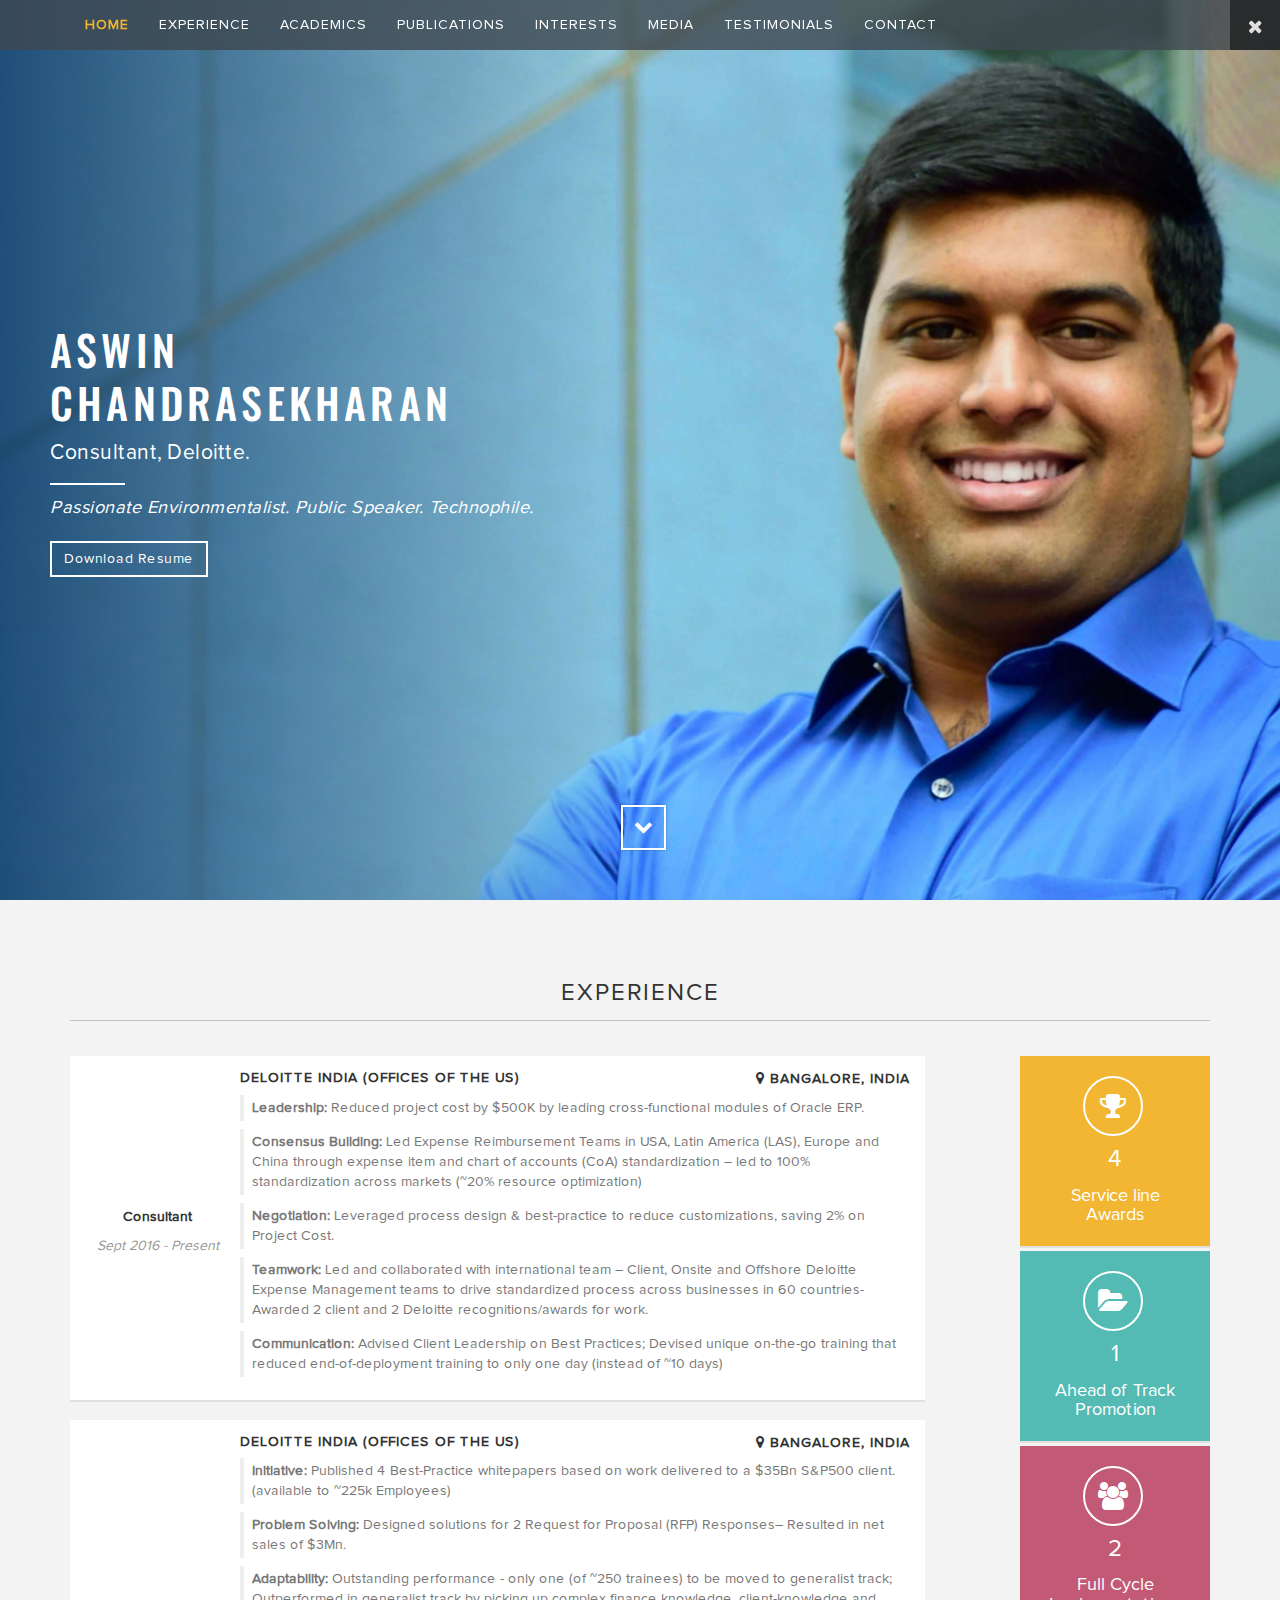
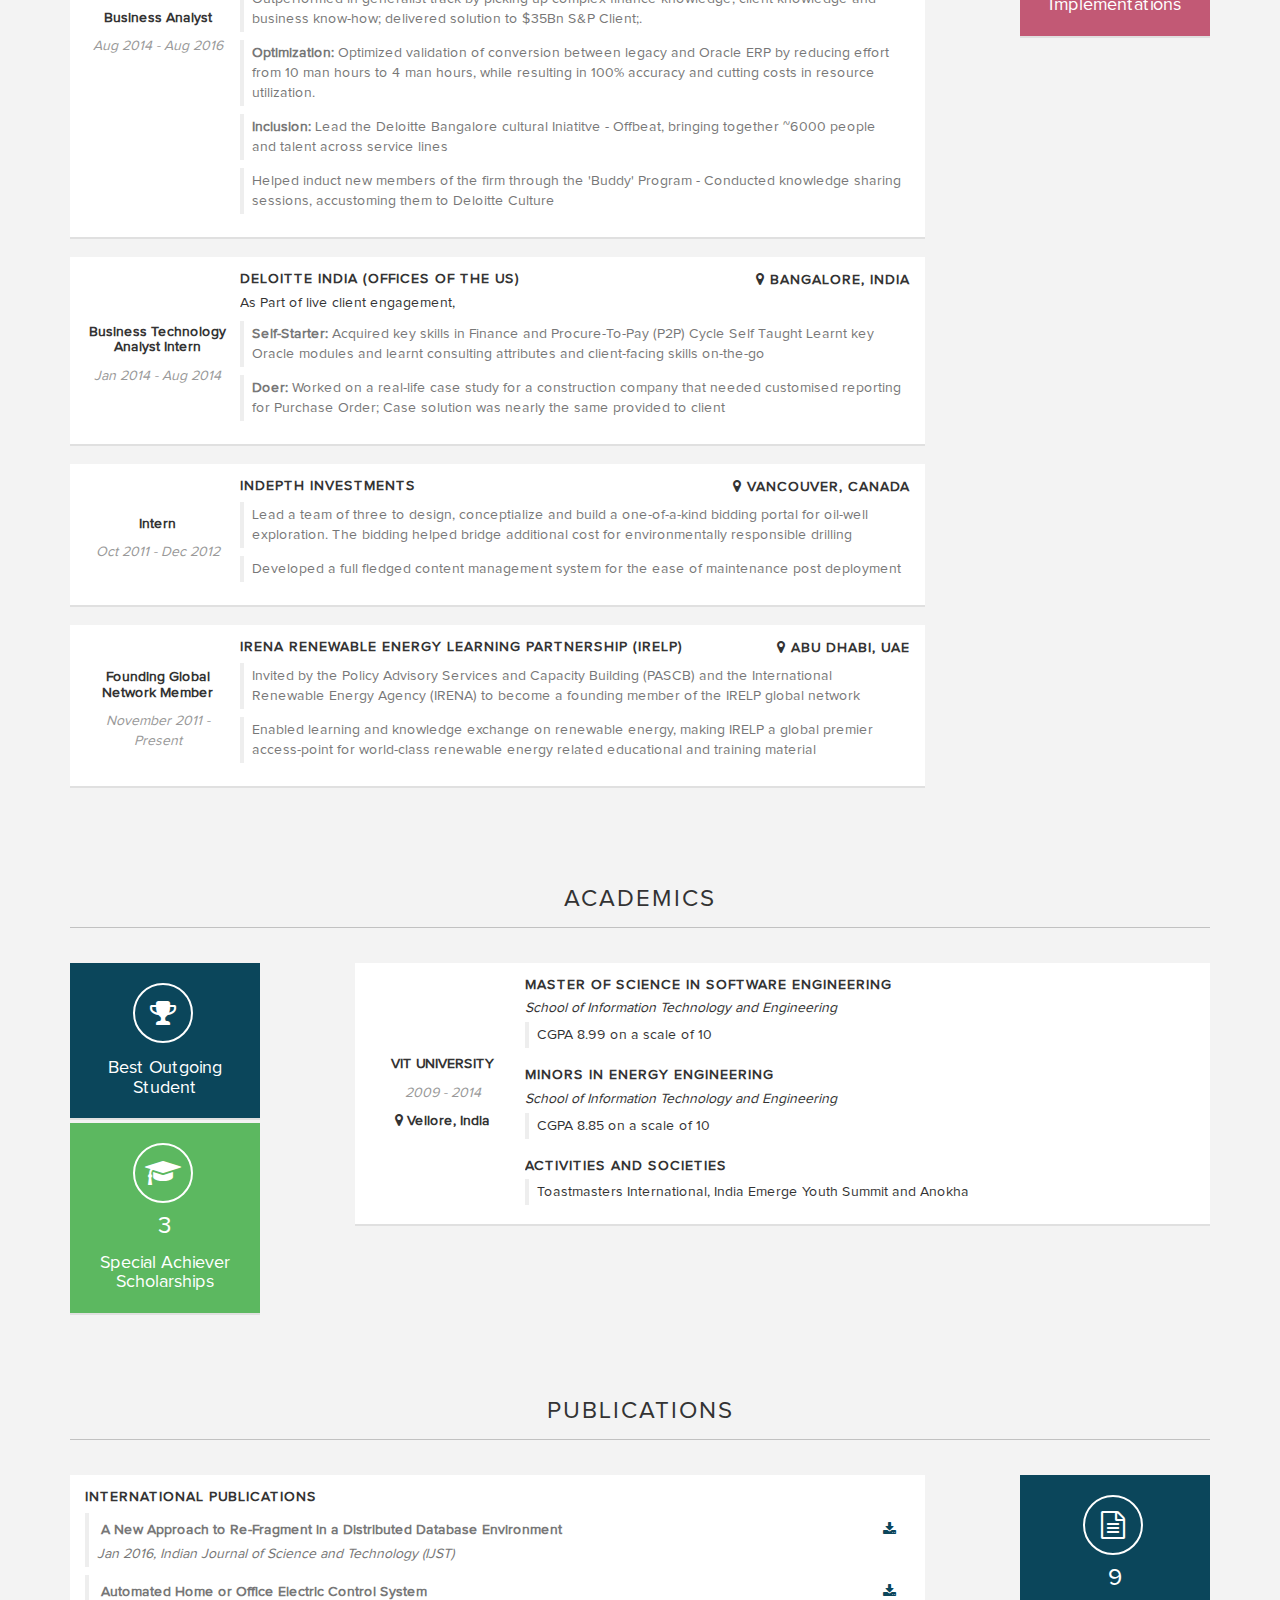
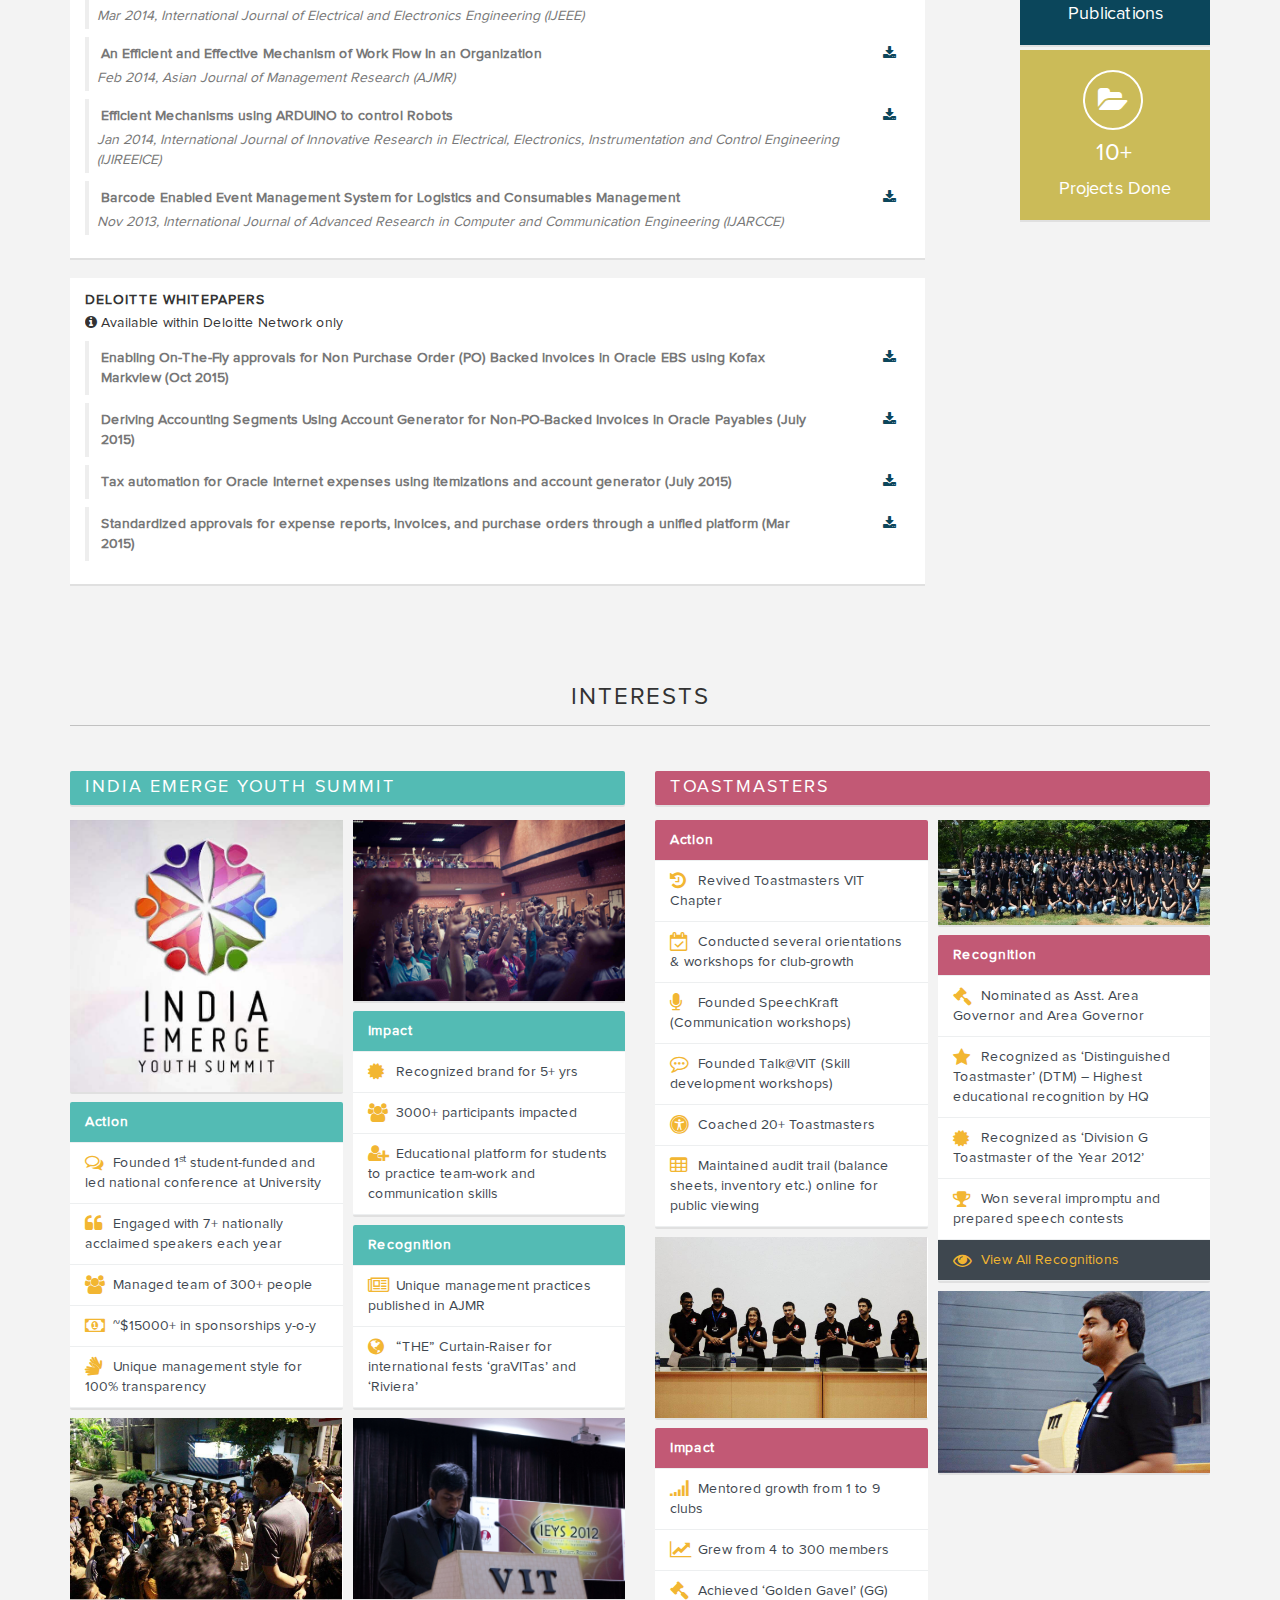
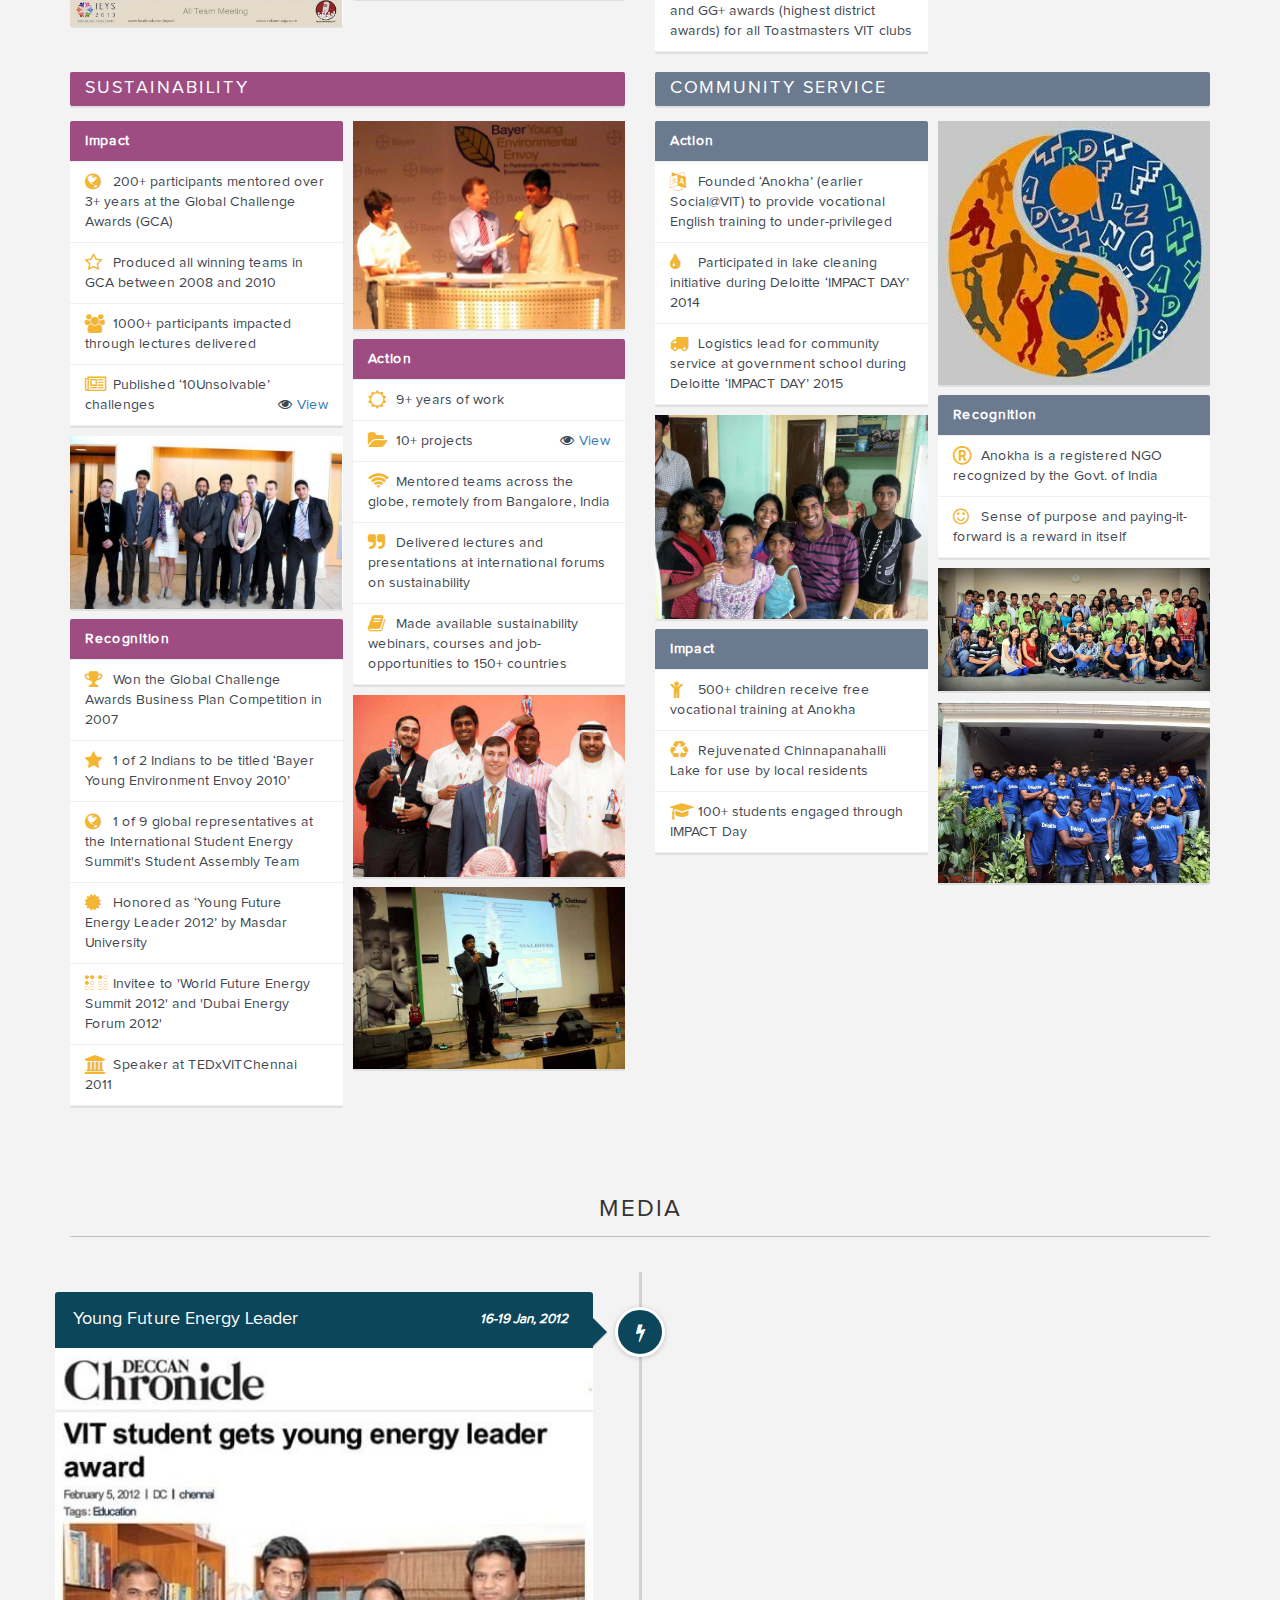
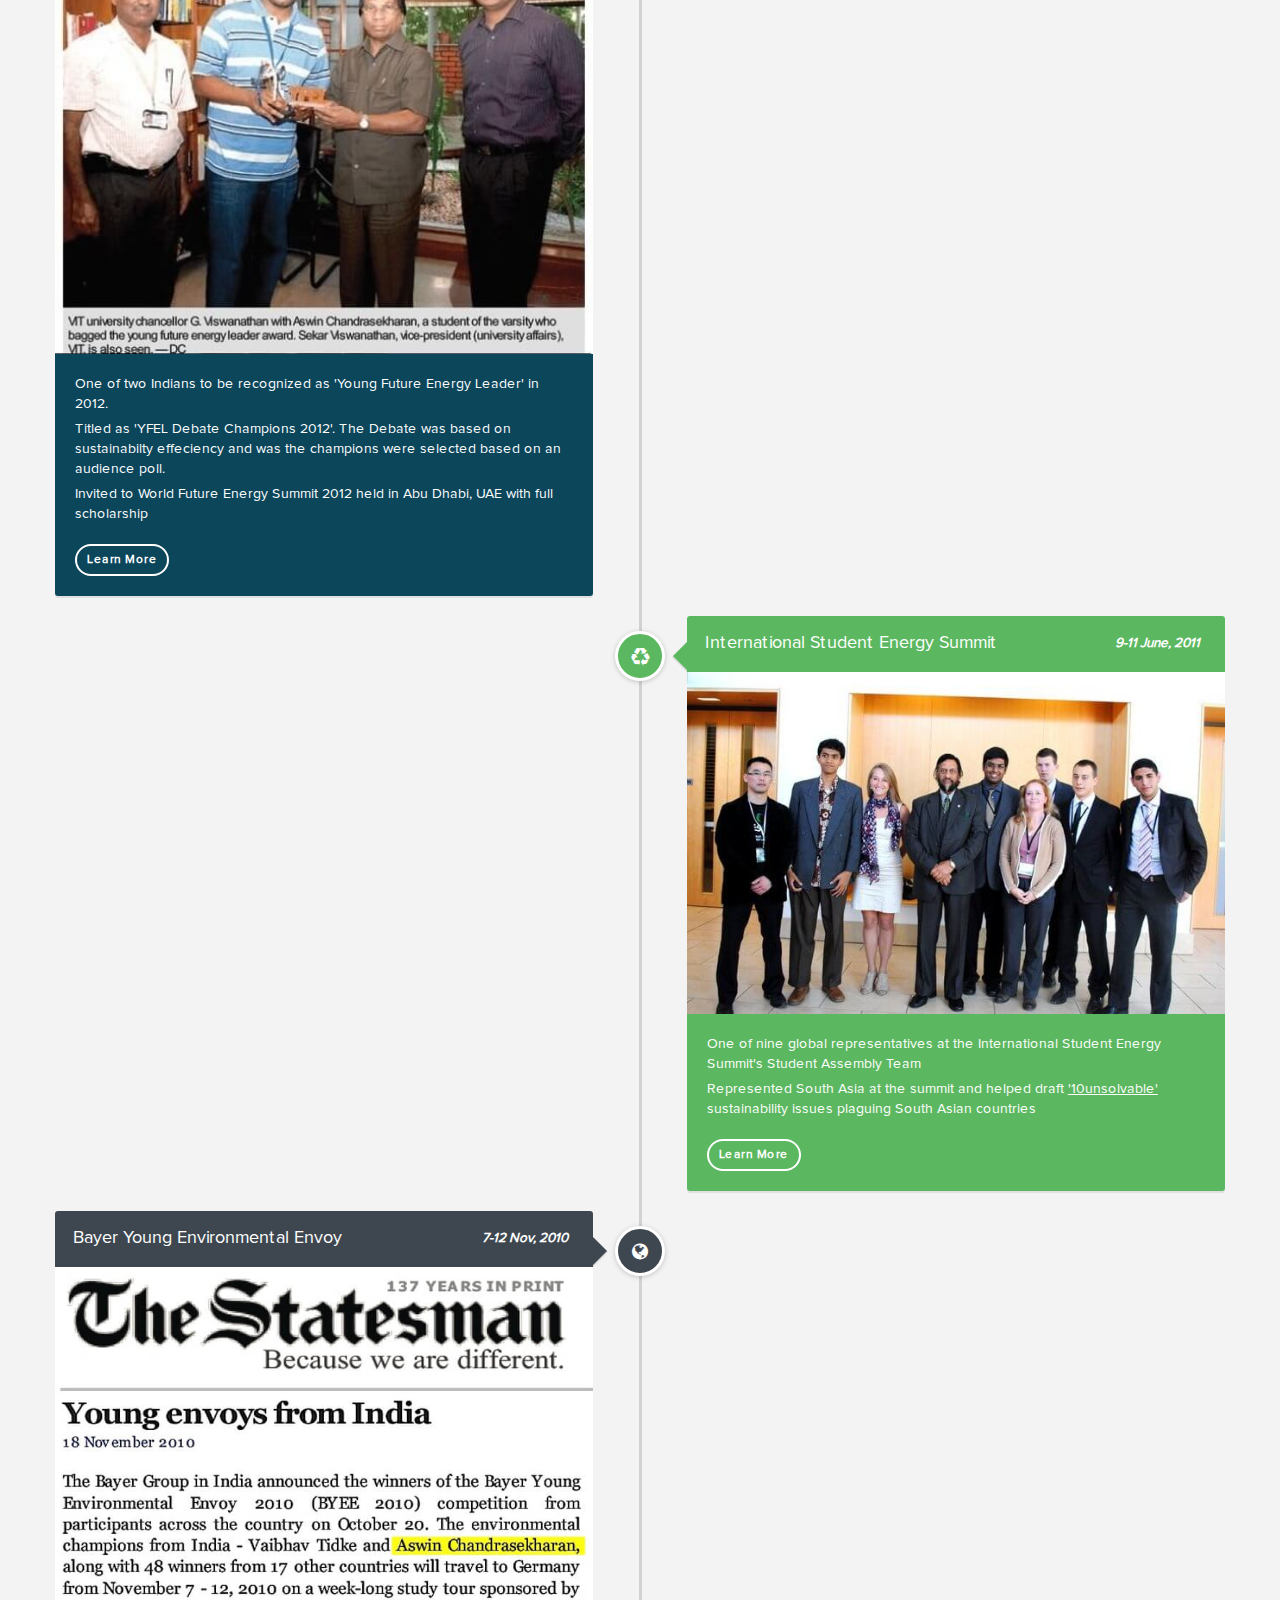
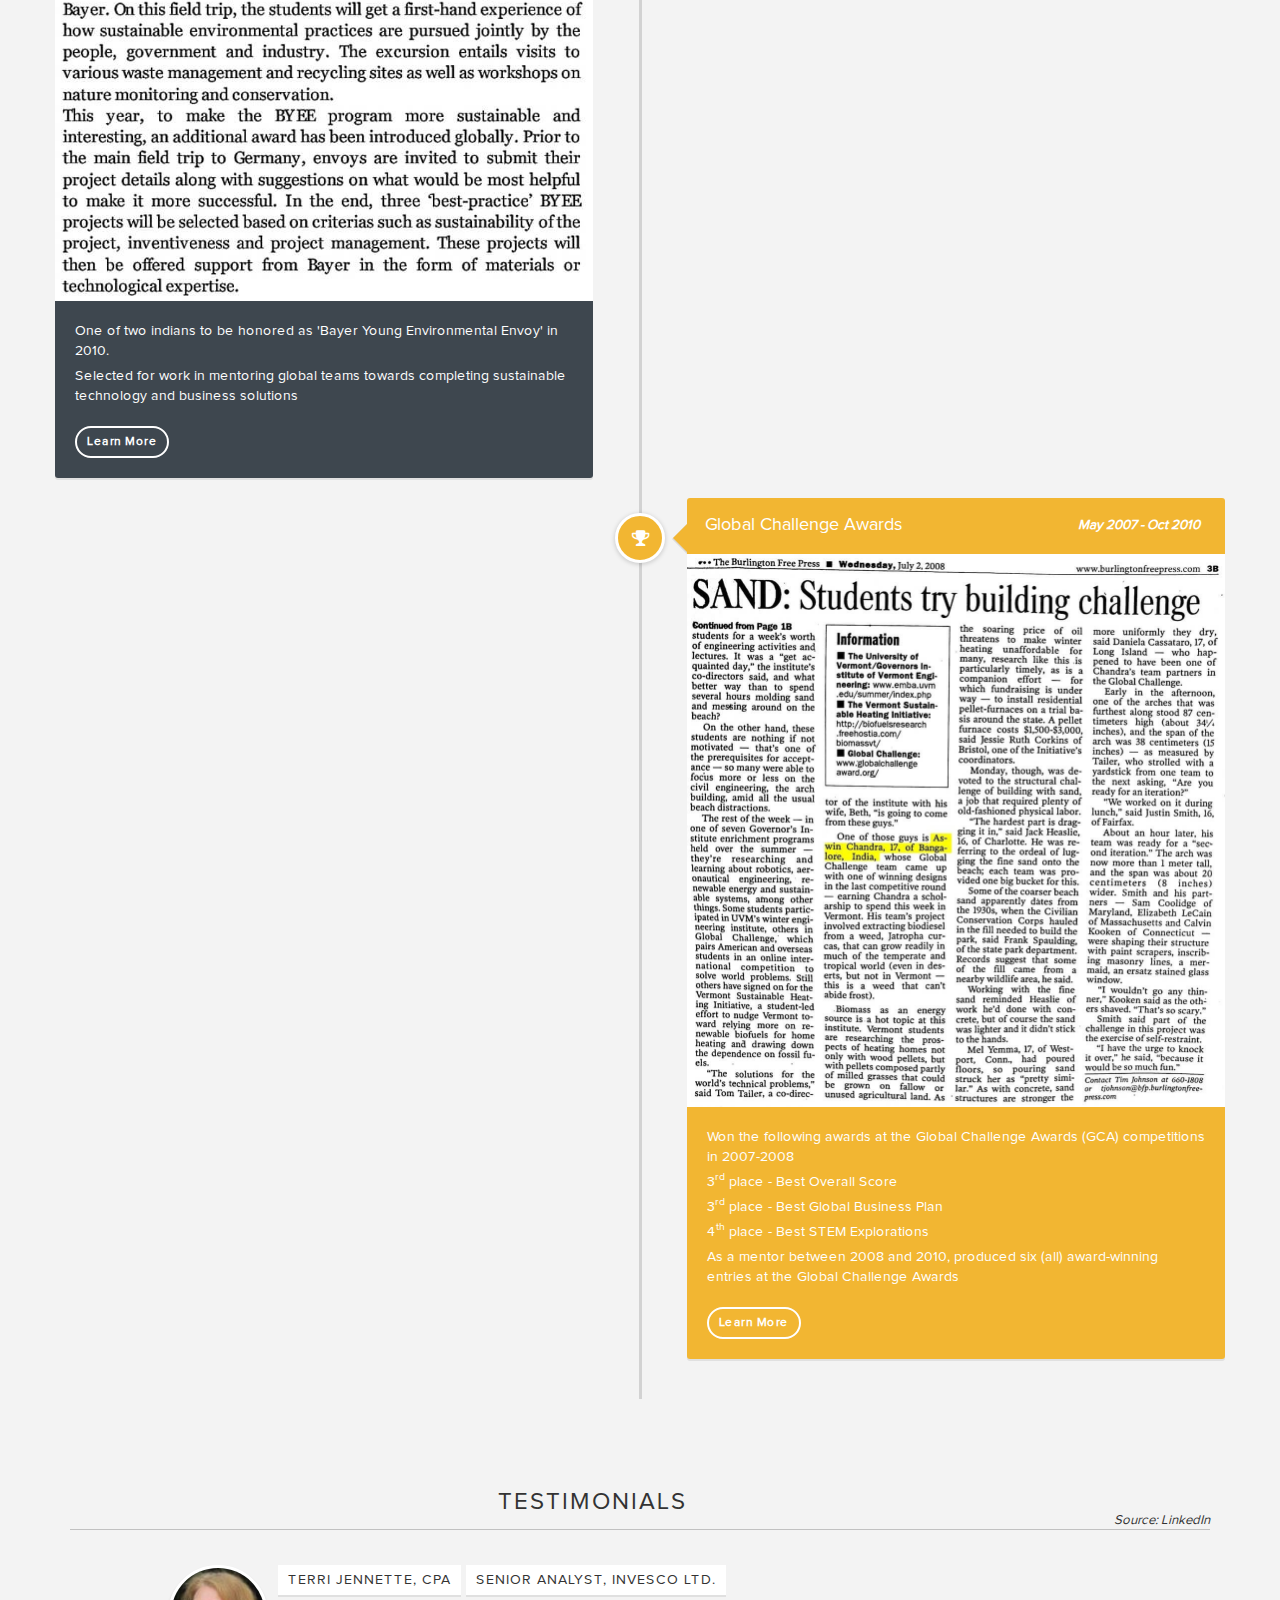
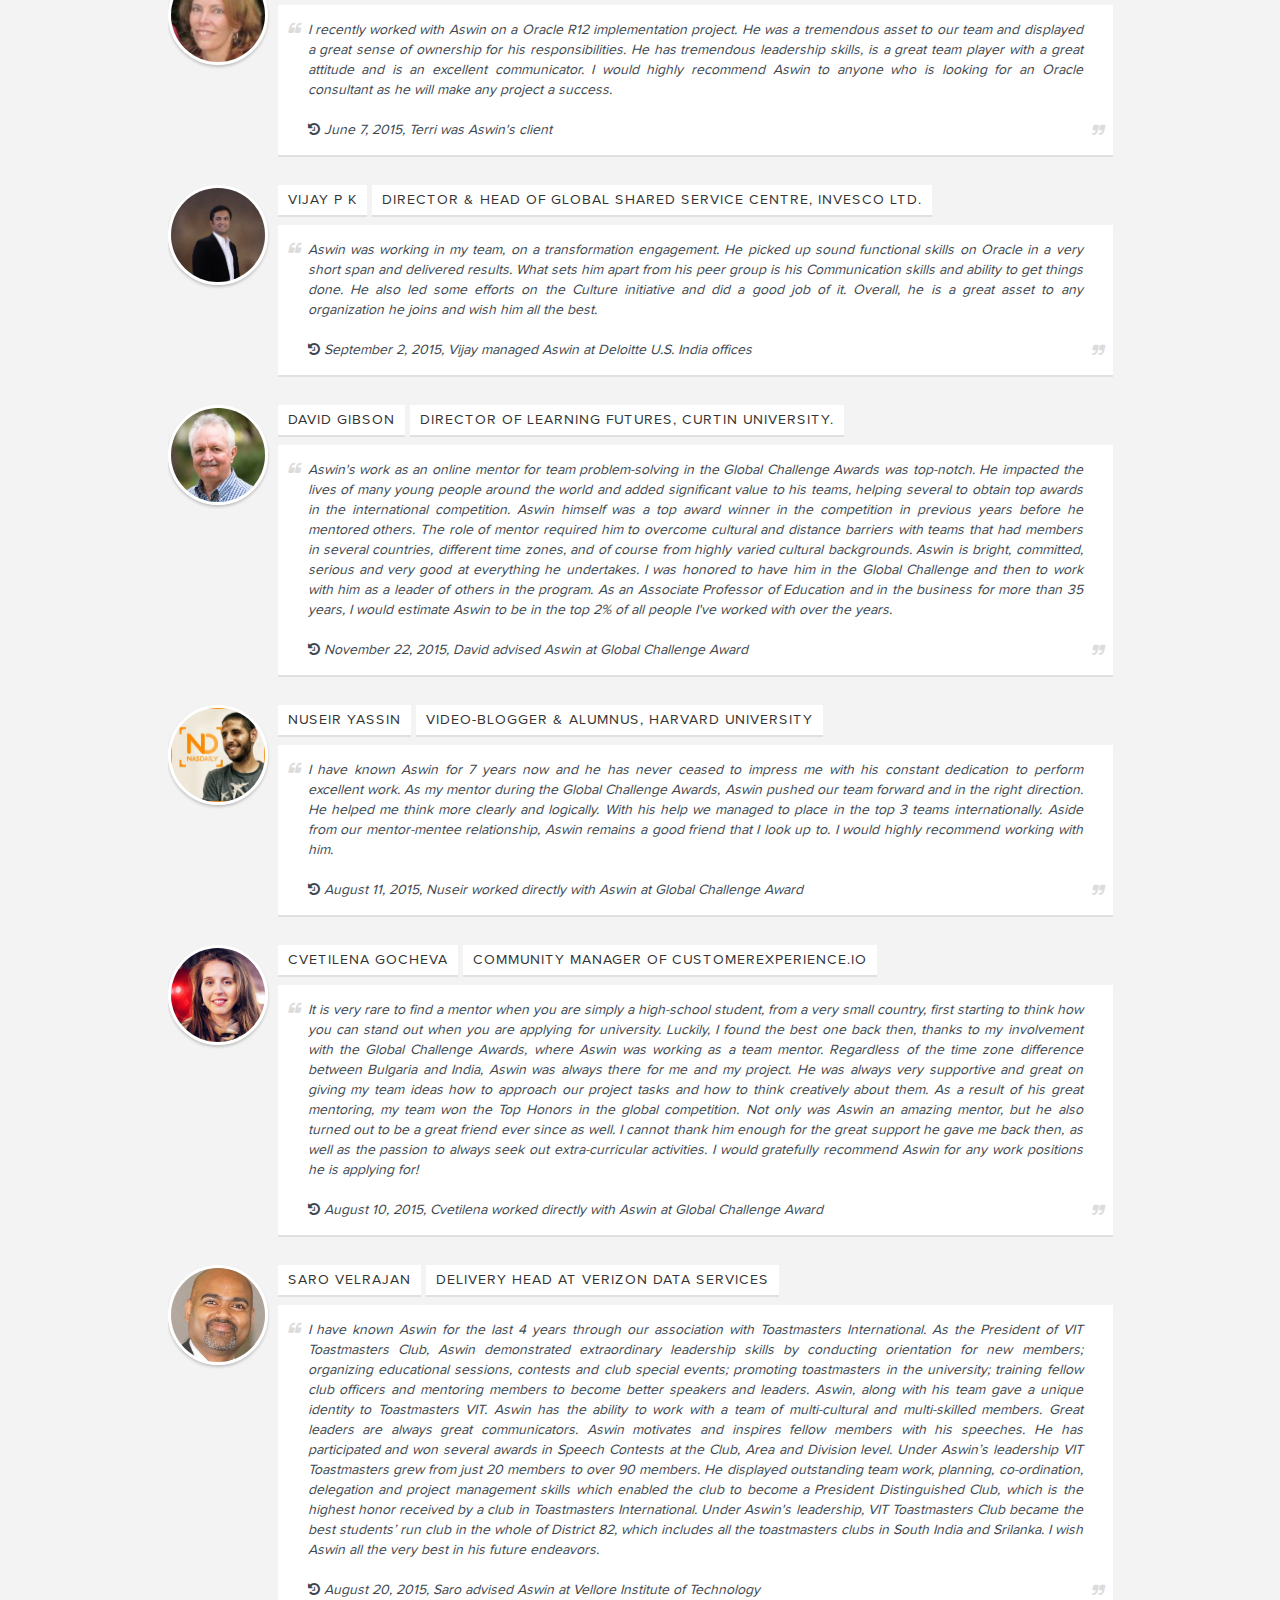
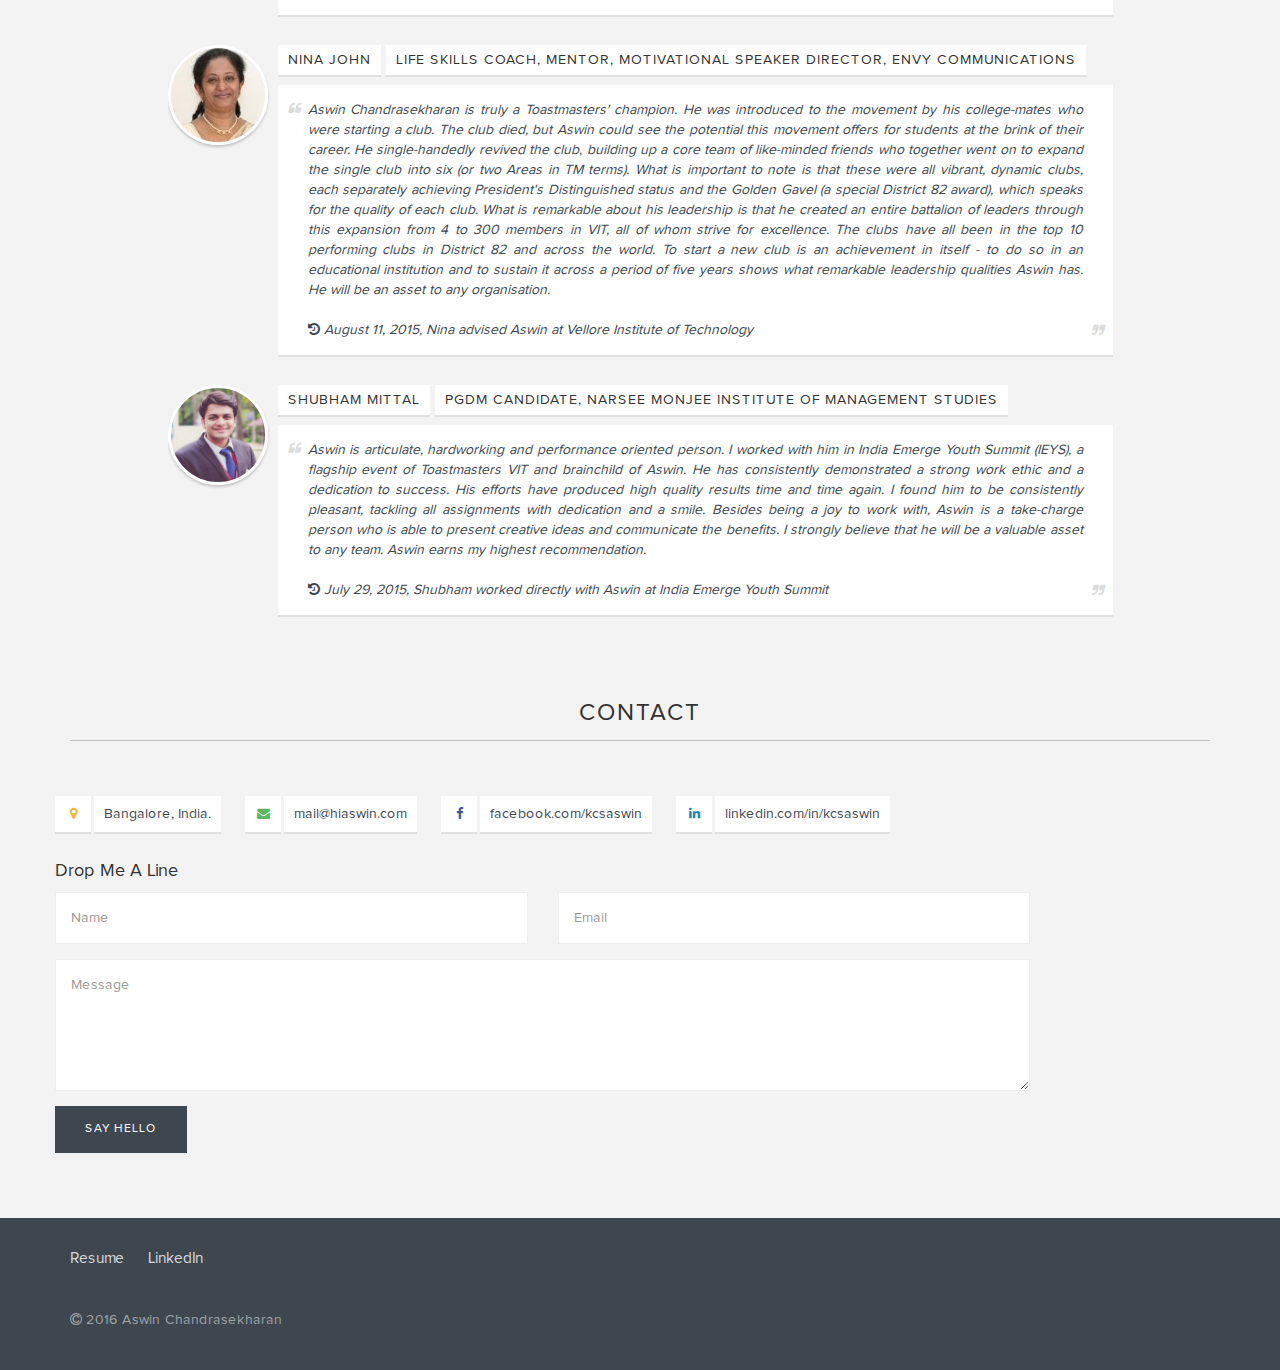
==== commit 996c0014: "Updated content" ====
--- a/index.html
+++ b/index.html
@@ -90,7 +90,7 @@
 						<div class="media-body box-content">
 							<h5 class="media-heading">Deloitte India (Offices of the US) <span class="pull-right"><i class="fa fa-map-marker"></i> Bangalore, India</span></h5>
 
-							<ul><li><b>Leadership:</b> Reduced project cost by $500K through leadership of cross-functional modules of Oracle ERP.</li>
+							<ul><li><b>Leadership:</b> Reduced project cost by $500K by leading cross-functional modules of Oracle ERP.</li>
 								<li><b>Consensus Building:</b> Led Expense Reimbursement Teams in USA, Latin America (LAS), Europe and China through expense item and chart of accounts (CoA) standardization – led to 100% standardization across markets (~20% resource optimization)
 								<li><b>Negotiation:</b> Leveraged process design & best-practice to reduce customizations, saving 2% on Project Cost.</li>
 								<li><b>Teamwork:</b> Led and collaborated with international team – Client, Onsite and Offshore Deloitte Expense Management teams to drive standardized process across businesses in 60 countries- Awarded 2 client and 2 Deloitte recognitions/awards for work.</li>
